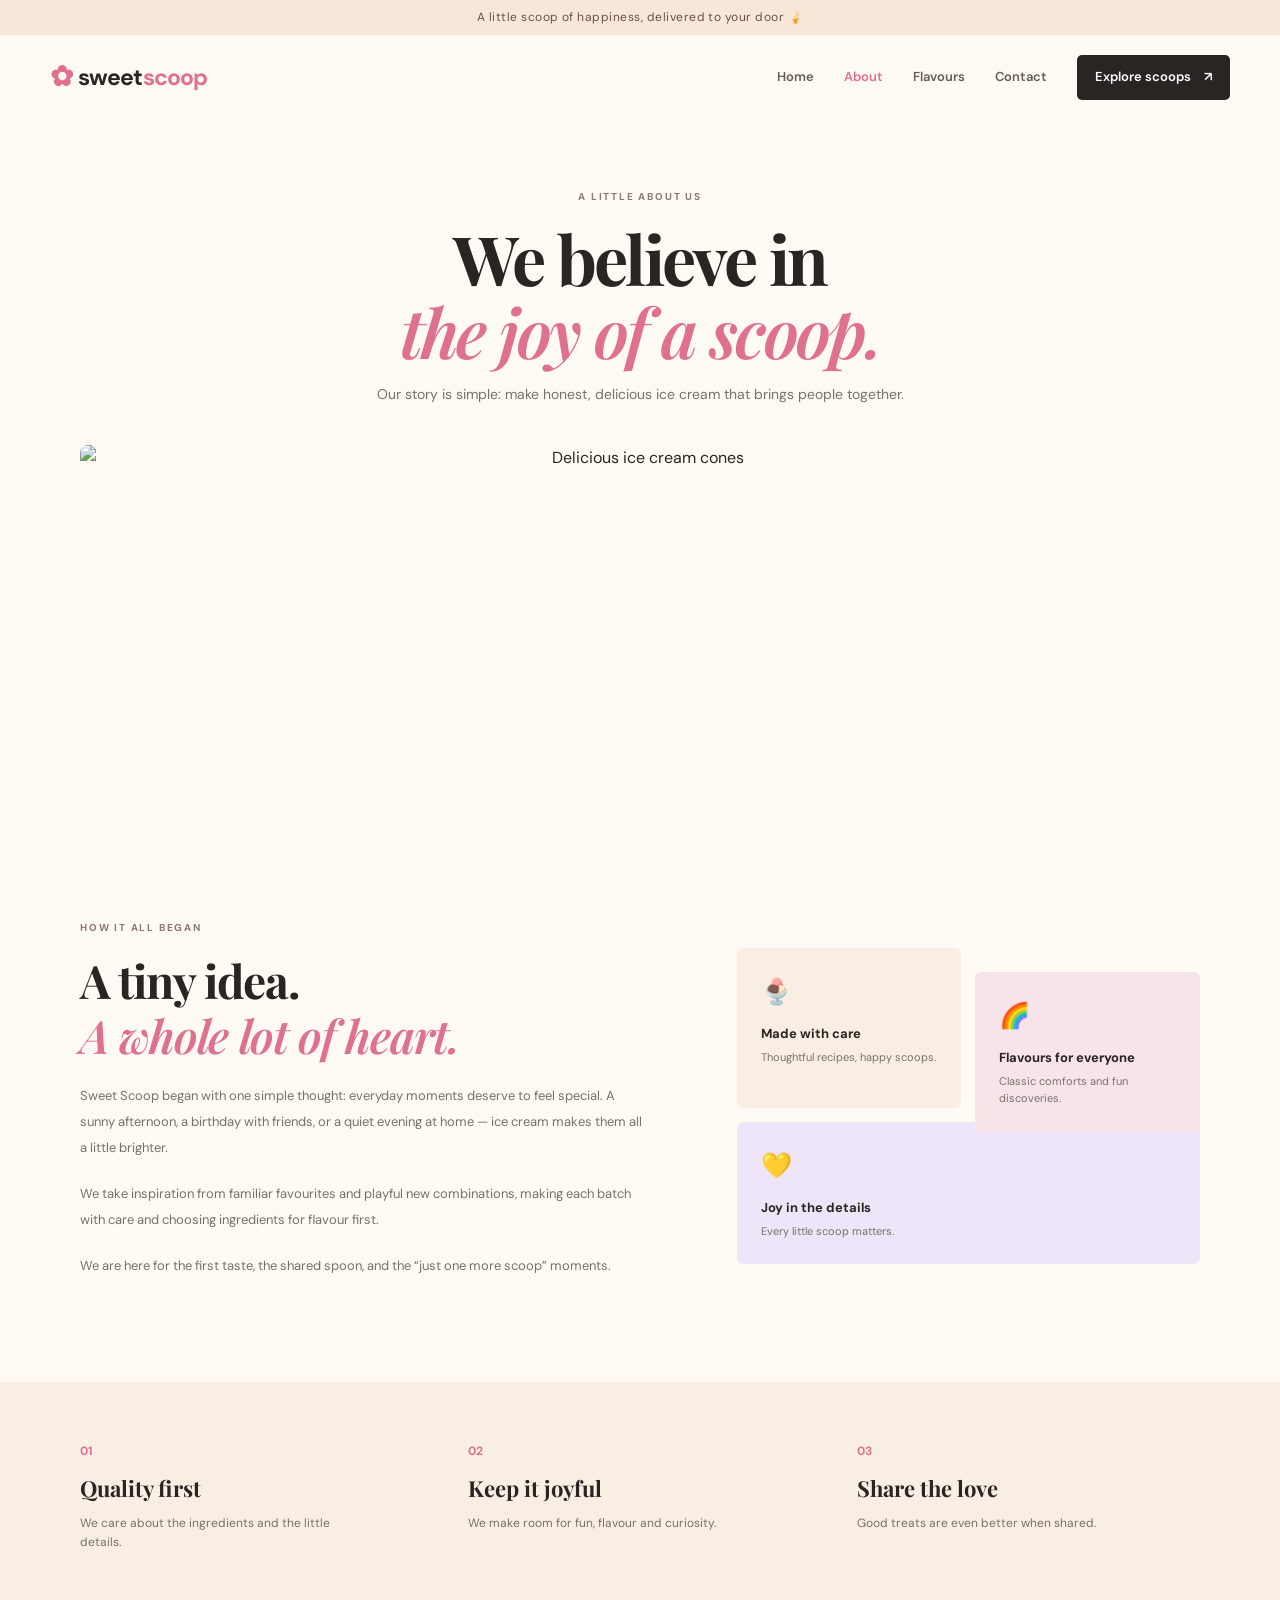
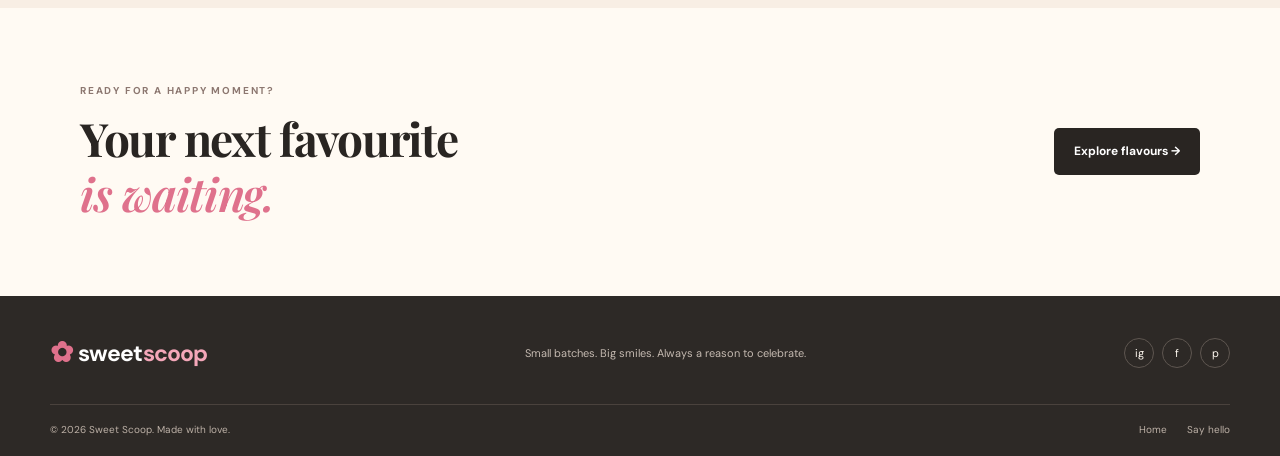
==== about.html @ 110a40f4 "added all files" ====
<!DOCTYPE html>
<html lang="en">
<head><meta charset="UTF-8"><meta name="viewport" content="width=device-width, initial-scale=1.0"><title>Our Story | Sweet Scoop</title><link rel="preconnect" href="https://fonts.googleapis.com"><link href="https://fonts.googleapis.com/css2?family=DM+Sans:wght@400;500;600;700&family=Playfair+Display:wght@600;700;800&display=swap" rel="stylesheet"><link rel="stylesheet" href="style.css"><script src="script.js" defer></script></head>
<body><div class="announcement">A little scoop of happiness, delivered to your door 🍦</div><header class="site-header"><a class="logo" href="index.html"><span class="logo-mark">✿</span> sweet<span>scoop</span></a><button class="menu-toggle" aria-label="Open navigation" aria-expanded="false">☰</button><nav class="nav-links"><a href="index.html">Home</a><a class="active" href="about.html">About</a><a href="categories.html">Flavours</a><a href="contact.html">Contact</a><a class="nav-cta" href="categories.html">Explore scoops <span>↗</span></a></nav></header>
<main><section class="page-hero section-wrap"><p class="eyebrow">A LITTLE ABOUT US</p><h1>We believe in<br><em>the joy of a scoop.</em></h1><p>Our story is simple: make honest, delicious ice cream that brings people together.</p><div class="page-hero-image"><img src="https://images.unsplash.com/photo-1497034825429-c343d7c6a68f?auto=format&fit=crop&w=1500&q=85" alt="Delicious ice cream cones"></div></section>
<section class="about-story section-wrap"><div class="about-copy"><p class="eyebrow">HOW IT ALL BEGAN</p><h2>A tiny idea.<br><em>A whole lot of heart.</em></h2><p>Sweet Scoop began with one simple thought: everyday moments deserve to feel special. A sunny afternoon, a birthday with friends, or a quiet evening at home — ice cream makes them all a little brighter.</p><p>We take inspiration from familiar favourites and playful new combinations, making each batch with care and choosing ingredients for flavour first.</p><p>We are here for the first taste, the shared spoon, and the “just one more scoop” moments.</p></div><div class="about-stats"><div class="stat-card"><span>🍨</span><strong>Made with care</strong><p>Thoughtful recipes, happy scoops.</p></div><div class="stat-card"><span>🌈</span><strong>Flavours for everyone</strong><p>Classic comforts and fun discoveries.</p></div><div class="stat-card"><span>💛</span><strong>Joy in the details</strong><p>Every little scoop matters.</p></div></div></section>
<section class="values-band"><div><span>01</span><h3>Quality first</h3><p>We care about the ingredients and the little details.</p></div><div><span>02</span><h3>Keep it joyful</h3><p>We make room for fun, flavour and curiosity.</p></div><div><span>03</span><h3>Share the love</h3><p>Good treats are even better when shared.</p></div></section>
<section class="cta-banner section-wrap"><div><p class="eyebrow">READY FOR A HAPPY MOMENT?</p><h2>Your next favourite<br><em>is waiting.</em></h2></div><a class="button button-dark" href="categories.html">Explore flavours →</a></section></main>
<footer class="site-footer"><div class="footer-top"><a class="logo" href="index.html"><span class="logo-mark">✿</span> sweet<span>scoop</span></a><p>Small batches. Big smiles. Always a reason to celebrate.</p><div class="social-links"><a href="#">ig</a><a href="#">f</a><a href="#">p</a></div></div><div class="footer-bottom"><span>© <span class="year"></span> Sweet Scoop. Made with love.</span><div><a href="index.html">Home</a><a href="contact.html">Say hello</a></div></div></footer></body></html>
---- style.css ----
:root{--cream:#fffaf3;--ink:#292522;--muted:#77716c;--pink:#f4a7b9;--rose:#df718c;--yellow:#f9df8b;--lilac:#d9c7f0;--green:#d9e8cb;--line:#eee5dc;--serif:'Playfair Display',Georgia,serif;--sans:'DM Sans',Arial,sans-serif}
*{box-sizing:border-box}html{scroll-behavior:smooth}body{margin:0;background:var(--cream);color:var(--ink);font-family:var(--sans);line-height:1.6}img{display:block;max-width:100%;width:100%;height:100%;object-fit:cover}a{color:inherit;text-decoration:none}button,input,textarea,select{font:inherit}.announcement{text-align:center;background:#f8e7d9;color:#655149;padding:8px 16px;font-size:12px;letter-spacing:.04em}.site-header{height:84px;max-width:1240px;padding:0 30px;margin:auto;display:flex;align-items:center;justify-content:space-between;gap:28px}.logo{font-weight:700;font-size:23px;letter-spacing:-1px;display:inline-flex;align-items:center;gap:6px;white-space:nowrap}.logo>span:last-child{color:var(--rose);margin-left:-5px}.logo-mark{color:var(--rose);font-size:28px}.nav-links{display:flex;align-items:center;gap:30px;font-size:13px;font-weight:600}.nav-links>a:not(.nav-cta){color:#655e58;transition:color .2s}.nav-links>a:hover,.nav-links>a.active{color:var(--rose)}.nav-cta{background:var(--ink);color:white!important;padding:12px 18px;border-radius:5px}.nav-cta span{margin-left:10px}.menu-toggle{display:none;border:0;background:none;font-size:25px}.section-wrap{max-width:1180px;margin:0 auto;padding-left:30px;padding-right:30px}.hero{min-height:570px;display:grid;grid-template-columns:1fr 1fr;align-items:center;gap:60px;padding-top:45px;padding-bottom:65px}.eyebrow{font-size:10px;font-weight:700;letter-spacing:.18em;color:#8c7770;margin:0 0 17px}.eyebrow span{display:inline-block;width:22px;height:2px;background:var(--rose);vertical-align:middle;margin-right:8px}.hero h1,.page-hero h1{font-family:var(--serif);font-size:clamp(48px,6vw,76px);line-height:1.07;letter-spacing:-2.6px;margin:0 0 22px;font-weight:700}.hero h1 em,.page-hero h1 em,h2 em,.about-copy h2 em,.contact-info h2 em,.contact-form h2 em{color:var(--rose);font-weight:600}.hero-description{max-width:455px;color:var(--muted);font-size:15px;line-height:1.9}.hero-actions{display:flex;align-items:center;gap:25px;flex-wrap:wrap;margin-top:28px}.button{display:inline-flex;align-items:center;justify-content:center;gap:16px;border:0;border-radius:5px;padding:14px 20px;font-size:12px;font-weight:700;cursor:pointer;transition:transform .2s,background .2s}.button:hover{transform:translateY(-2px)}.button-primary{background:var(--rose);color:#fff}.button-primary:hover{background:#ce5e7a}.button-dark{background:var(--ink);color:white}.text-link{font-size:12px;font-weight:700;border-bottom:1px solid #c8b8ae;padding-bottom:5px}.text-link span{margin-left:8px}.hero-note{display:flex;align-items:center;gap:13px;margin-top:42px}.avatar-stack{display:flex}.avatar-stack span{width:32px;height:32px;border:2px solid var(--cream);border-radius:50%;display:grid;place-items:center;background:#f6e5d5;margin-left:-6px;font-size:15px}.avatar-stack span:first-child{margin-left:0}.hero-note strong,.hero-note small{display:block}.hero-note strong{font-size:11px}.hero-note small{font-size:10px;color:var(--muted);margin-top:2px}.hero-art{position:relative;min-height:430px;display:grid;place-items:center}.hero-image{width:min(100%,405px);height:410px;border-radius:48% 48% 45% 45%;overflow:hidden;position:relative;z-index:1;transform:rotate(3deg);border:9px solid white;box-shadow:0 24px 70px #5c3e2918}.hero-image img{transition:transform .6s}.hero-image:hover img{transform:scale(1.05)}.hero-orbit{position:absolute;border:1px solid #e8b8bf;border-radius:50%;width:420px;height:420px}.orbit-one{transform:rotate(-18deg) scaleX(.75)}.orbit-two{transform:rotate(32deg) scaleX(.8);border-color:#e6d7a9}.floating-tag{position:absolute;z-index:2;background:white;padding:11px 15px;box-shadow:0 10px 35px #38231513;border-radius:5px;font-size:11px;font-weight:700}.tag-top{top:46px;right:0;transform:rotate(4deg)}.tag-bottom{bottom:38px;left:0;transform:rotate(-4deg)}.tag-bottom span{color:var(--rose);margin-right:7px}.decor{position:absolute;color:var(--rose);z-index:2}.decor-star{font-size:40px;top:65px;left:22px}.decor-dot{font-size:70px;right:25px;bottom:45px;color:#e9c66c}.benefits{background:#f8eee4;display:flex;justify-content:center;gap:clamp(35px,7vw,110px);padding:27px 24px;flex-wrap:wrap}.benefit{display:flex;align-items:center;gap:12px}.benefit-icon{font-size:26px}.benefit strong,.benefit small{display:block}.benefit strong{font-size:12px}.benefit small{font-size:10px;color:var(--muted);margin-top:3px}.featured-section{padding-top:95px;padding-bottom:100px}.section-heading{display:flex;justify-content:space-between;align-items:end;margin-bottom:32px}.section-heading h2,.story-copy h2,.about-copy h2,.contact-info h2,.contact-form h2,.cta-banner h2{font-family:var(--serif);font-size:clamp(32px,4vw,46px);line-height:1.2;letter-spacing:-1.3px;margin:0}.section-heading .eyebrow{margin-bottom:10px}.product-grid{display:grid;grid-template-columns:repeat(3,1fr);gap:24px}.product-card{min-width:0}.product-image{height:280px;border-radius:7px;overflow:hidden;position:relative}.product-image img{transition:transform .4s}.product-card:hover .product-image img{transform:scale(1.04)}.pink-bg{background:#f8dbe1}.yellow-bg{background:#f8e8b3}.purple-bg{background:#e2d4f0}.green-bg{background:#dce9cf}.peach-bg{background:#f5d8c7}.blue-bg{background:#d8e8ef}.product-badge{position:absolute;top:14px;left:14px;z-index:1;background:white;border-radius:3px;padding:6px 9px;font-size:8px;font-weight:700;letter-spacing:.08em}.product-info,.catalog-info{display:flex;justify-content:space-between;gap:10px;padding:16px 2px}.product-info h3,.catalog-info h3{font-family:var(--serif);font-size:20px;margin:0 0 3px}.product-info p,.catalog-info p{font-size:11px;color:var(--muted);margin:0}.product-info>strong,.catalog-info>strong{font-size:13px;padding-top:5px;white-space:nowrap}.story-strip{background:#f8eee4;display:grid;grid-template-columns:1fr 1fr;min-height:430px}.story-image{height:430px;overflow:hidden}.story-copy{padding:65px clamp(30px,8vw,110px);align-self:center}.story-copy h2{font-size:clamp(36px,4vw,49px)}.story-copy>p:not(.eyebrow){font-size:13px;color:var(--muted);line-height:1.9;margin:20px 0 26px;max-width:420px}.quote-section{text-align:center;padding:75px 20px 80px}.quote-mark{font-family:var(--serif);font-size:64px;color:var(--rose);line-height:1}.quote-section p{font-family:var(--serif);font-size:clamp(24px,3.2vw,38px);margin:0 auto 15px;max-width:680px}.quote-caption{font-size:9px;letter-spacing:.18em;color:var(--muted);font-weight:700}.newsletter{padding-top:48px;padding-bottom:50px;border-top:1px solid var(--line);display:flex;align-items:center;justify-content:space-between;gap:30px}.newsletter h2{font-family:var(--serif);font-size:34px;margin:0}.newsletter p:not(.eyebrow){font-size:12px;color:var(--muted);margin:6px 0 0}.newsletter-form{display:grid;grid-template-columns:minmax(180px,280px) auto;gap:10px;position:relative}.newsletter-form input,.form-field input,.form-field textarea,.form-field select{width:100%;border:1px solid #e8ded5;background:white;padding:13px 14px;border-radius:4px;outline:none;font-size:12px;color:var(--ink)}input:focus,textarea:focus,select:focus{border-color:var(--rose)!important;box-shadow:0 0 0 3px #df718c20}.form-message{font-size:12px;color:#437c52;margin:5px 0 0;grid-column:1/-1}.site-footer{background:#2d2926;color:#fdf7ef;padding:35px max(30px,calc((100vw - 1180px)/2)) 18px}.footer-top{display:flex;align-items:center;justify-content:space-between;gap:20px;padding-bottom:28px}.footer-top .logo{color:white}.footer-top .logo>span:last-child{color:#f4a7b9}.footer-top p{font-size:11px;color:#c4b9b0}.social-links{display:flex;gap:8px}.social-links a{width:30px;height:30px;display:grid;place-items:center;border:1px solid #5e5650;border-radius:50%;font-size:11px}.footer-bottom{border-top:1px solid #4a423d;padding-top:17px;display:flex;justify-content:space-between;gap:20px;font-size:10px;color:#bdb1a7}.footer-bottom div{display:flex;gap:20px}.page-hero{text-align:center;padding-top:70px;padding-bottom:45px}.page-hero h1{font-size:clamp(46px,6vw,68px);margin-bottom:15px}.page-hero>p:not(.eyebrow){max-width:540px;margin:0 auto;color:var(--muted);font-size:14px}.page-hero-image{height:360px;border-radius:8px;overflow:hidden;margin-top:40px}.about-story{display:grid;grid-template-columns:1.1fr .9fr;gap:90px;padding-top:70px;padding-bottom:90px}.about-copy>p:not(.eyebrow){font-size:13px;color:var(--muted);line-height:2;margin-top:20px}.about-stats{display:grid;grid-template-columns:1fr 1fr;gap:14px;align-content:center}.stat-card{padding:24px;background:#f8eee4;border-radius:6px;min-height:160px}.stat-card:nth-child(2){background:#f7e4e8;transform:translateY(24px)}.stat-card:nth-child(3){background:#eee5f8;grid-column:1/3;min-height:120px}.stat-card>span{font-size:25px}.stat-card strong{display:block;font-size:13px;margin-top:12px}.stat-card p{font-size:11px;color:var(--muted);margin:4px 0 0}.values-band{background:#f8eee4;display:grid;grid-template-columns:repeat(3,1fr);gap:45px;padding:55px max(30px,calc((100vw - 1120px)/2))}.values-band>div>span{color:var(--rose);font-size:12px;font-weight:700}.values-band h3{font-family:var(--serif);font-size:22px;margin:8px 0}.values-band p{font-size:12px;color:var(--muted);margin:0;max-width:260px}.cta-banner{display:flex;align-items:center;justify-content:space-between;gap:30px;padding-top:75px;padding-bottom:75px}.cta-banner .eyebrow{margin-bottom:12px}.compact-hero{padding-top:65px;padding-bottom:30px}.catalog{padding-top:20px;padding-bottom:75px}.filter-row{display:flex;justify-content:center;gap:10px;flex-wrap:wrap;margin-bottom:35px}.filter-btn{border:1px solid #e8dcd2;background:transparent;border-radius:30px;padding:10px 18px;font-size:11px;font-weight:600;cursor:pointer;color:#756c65}.filter-btn.active,.filter-btn:hover{background:var(--ink);color:white;border-color:var(--ink)}.catalog-grid{display:grid;grid-template-columns:repeat(3,1fr);gap:28px 22px}.catalog-card{min-width:0}.catalog-card.hidden{display:none}.catalog-image{height:250px;border-radius:6px;overflow:hidden}.catalog-image img{transition:transform .4s}.catalog-card:hover img{transform:scale(1.04)}.catalog-info{padding-top:13px}.catalog-info h3{font-size:19px}.flavour-type{display:inline-block;margin-top:9px;font-size:8px;letter-spacing:.1em;color:#a17e76;font-weight:700}.catalog-note{text-align:center;font-size:10px;color:var(--muted);margin-top:30px}.mini-cta{text-align:center;background:#f8eee4;padding:55px 20px}.mini-cta h2{font-family:var(--serif);font-size:32px;margin:0}.mini-cta p{font-size:12px;color:var(--muted);margin:8px 0 20px}.contact-layout{display:grid;grid-template-columns:.9fr 1.1fr;gap:75px;padding-top:20px;padding-bottom:90px}.contact-photo{height:240px;border-radius:7px;overflow:hidden;margin-bottom:30px}.contact-info h2{font-size:36px}.contact-info>p:not(.eyebrow){font-size:12px;color:var(--muted);line-height:1.9;margin:15px 0 25px}.contact-detail{display:flex;gap:13px;align-items:center;margin:17px 0}.contact-detail>span{width:38px;height:38px;background:#f8e5e8;border-radius:50%;display:grid;place-items:center;color:var(--rose)}.contact-detail small,.contact-detail strong{display:block}.contact-detail small{font-size:8px;letter-spacing:.13em;color:#9b8178;font-weight:700}.contact-detail strong{font-size:11px;margin-top:3px}.contact-form{background:white;border:1px solid var(--line);padding:35px;border-radius:7px;box-shadow:0 15px 50px #4a2c1a08}.contact-form h2{font-size:31px;margin-bottom:25px}.form-two{display:grid;grid-template-columns:1fr 1fr;gap:15px}.form-field{margin-bottom:17px}.form-field label{display:block;font-size:11px;font-weight:700;margin-bottom:7px}.form-field textarea{resize:vertical;min-height:130px}.form-field select{appearance:auto}.form-disclaimer{font-size:10px;color:#948982;margin-top:14px}.sr-only{position:absolute;width:1px;height:1px;padding:0;margin:-1px;overflow:hidden;clip:rect(0,0,0,0);white-space:nowrap;border:0}
@media(max-width:900px){.nav-links{gap:17px}.hero{gap:25px}.hero-image{height:350px}.hero-art{min-height:370px}.hero-orbit{width:360px;height:360px}.tag-top{right:-5px}.product-image{height:230px}.about-story{gap:40px}.contact-layout{gap:35px}.newsletter{align-items:flex-start;flex-direction:column}.newsletter-form{width:100%}}
@media(max-width:680px){.site-header{height:70px;padding:0 20px;position:relative}.menu-toggle{display:block}.nav-links{display:none;position:absolute;top:70px;left:0;right:0;z-index:10;background:var(--cream);padding:20px;box-shadow:0 15px 25px #38231512;flex-direction:column;align-items:stretch;gap:0}.nav-links.open{display:flex}.nav-links>a{padding:12px}.nav-cta{text-align:center;margin-top:8px}.section-wrap{padding-left:20px;padding-right:20px}.hero{grid-template-columns:1fr;padding-top:45px;padding-bottom:45px;gap:25px}.hero h1{font-size:56px}.hero-art{min-height:350px}.hero-image{height:330px;width:290px}.hero-orbit{width:320px;height:320px}.tag-top{right:0;top:25px}.tag-bottom{left:0;bottom:20px}.benefits{justify-content:flex-start;padding:25px 25px;gap:20px;display:grid;grid-template-columns:1fr}.featured-section{padding-top:65px;padding-bottom:65px}.section-heading{align-items:flex-start;gap:15px}.section-heading h2{font-size:32px}.section-heading>.text-link{white-space:nowrap;margin-top:22px}.product-grid{grid-template-columns:1fr;gap:25px}.product-image{height:300px}.story-strip{grid-template-columns:1fr}.story-image{height:300px}.story-copy{padding:45px 25px 50px}.quote-section{padding:55px 20px}.newsletter-form{grid-template-columns:1fr}.newsletter-form .button{width:100%}.footer-top{flex-wrap:wrap}.footer-top p{order:3;width:100%;margin:0}.footer-bottom{flex-direction:column}.page-hero{padding-top:50px}.page-hero h1{font-size:48px}.page-hero-image{height:240px}.about-story{grid-template-columns:1fr;padding-top:45px;padding-bottom:55px;gap:30px}.about-stats{gap:10px}.stat-card{padding:18px;min-height:150px}.values-band{grid-template-columns:1fr;gap:28px;padding:40px 25px}.cta-banner{align-items:flex-start;flex-direction:column;padding-top:55px;padding-bottom:55px}.catalog-grid{grid-template-columns:1fr 1fr;gap:20px 13px}.catalog-image{height:190px}.catalog-info h3{font-size:16px}.catalog-info p{font-size:10px}.catalog-info{padding-left:0;padding-right:0}.contact-layout{grid-template-columns:1fr;padding-bottom:55px;gap:35px}.contact-photo{height:220px}.contact-form{padding:23px}.form-two{grid-template-columns:1fr;gap:0}.compact-hero{padding-bottom:25px}}
@media(max-width:390px){.catalog-grid{grid-template-columns:1fr}.catalog-image{height:250px}.hero h1{font-size:48px}.hero-actions{gap:16px}.section-heading{flex-direction:column}.section-heading>.text-link{margin-top:0}}
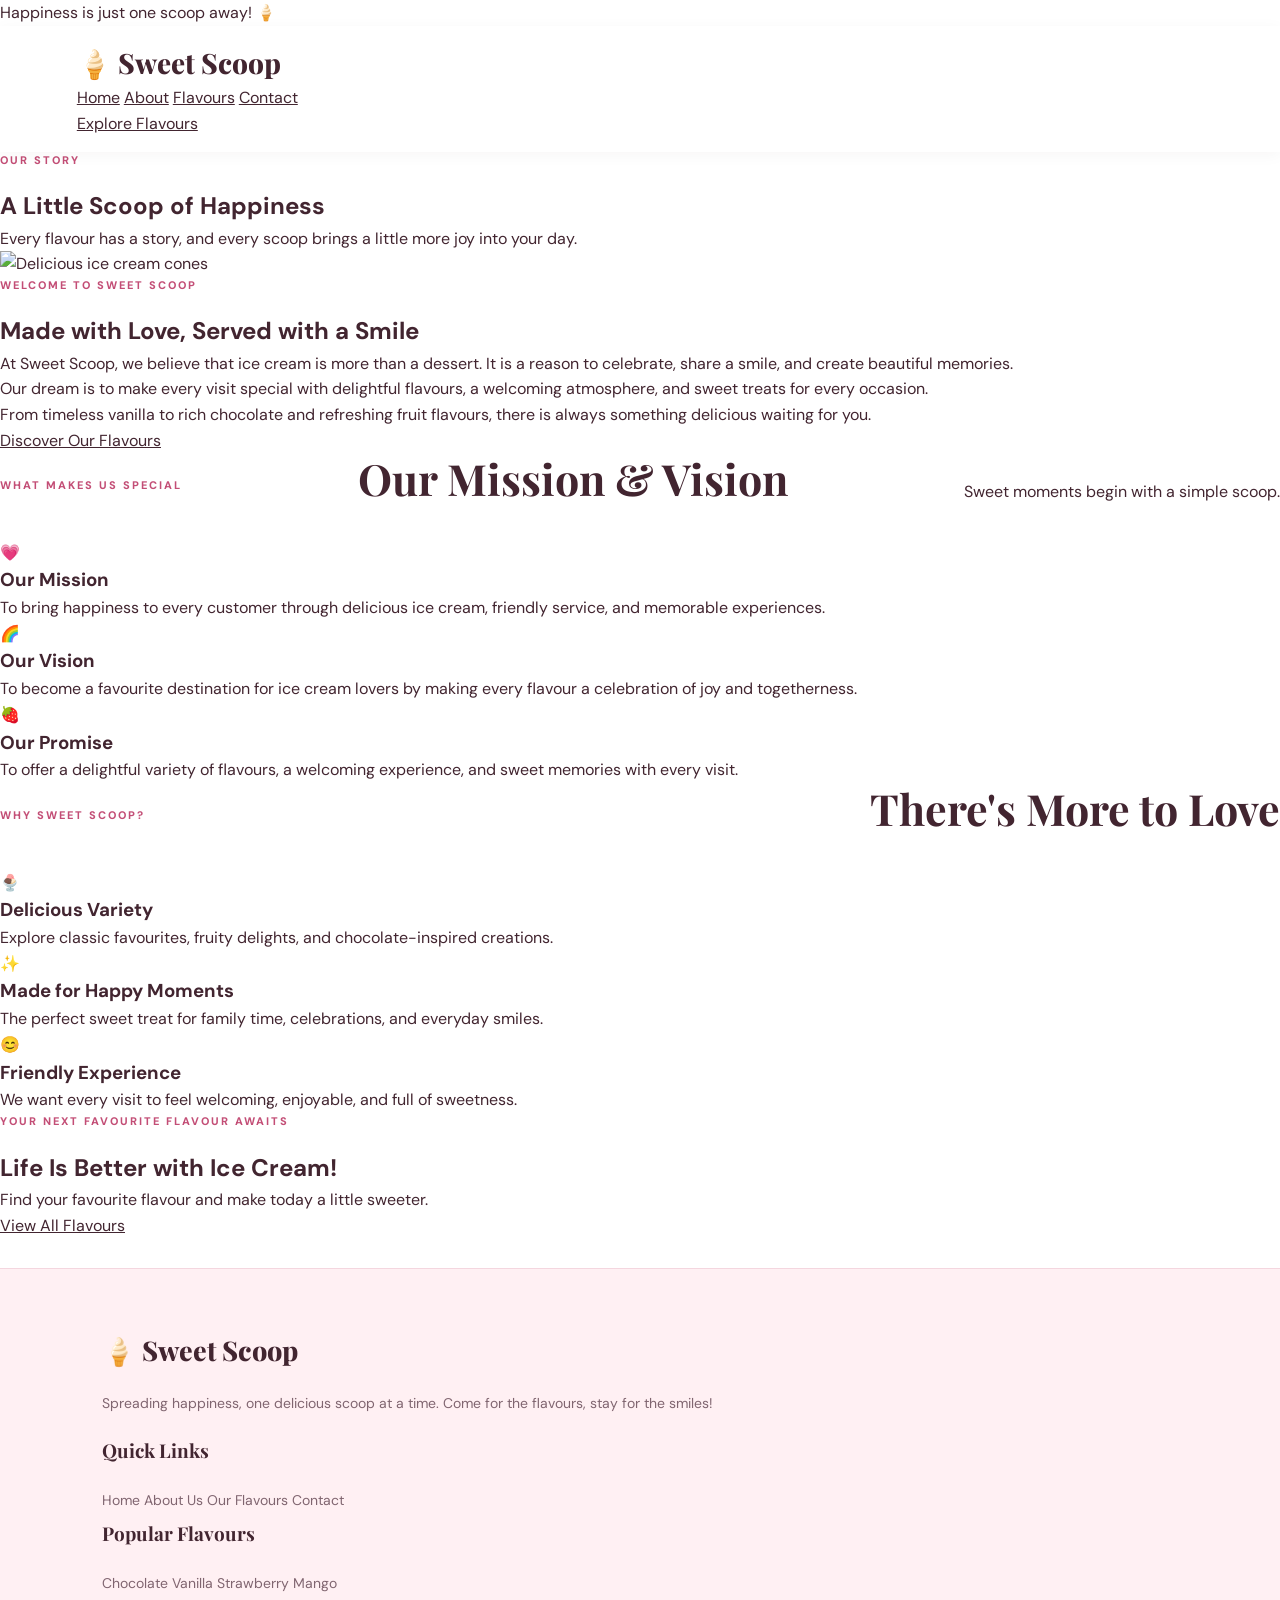
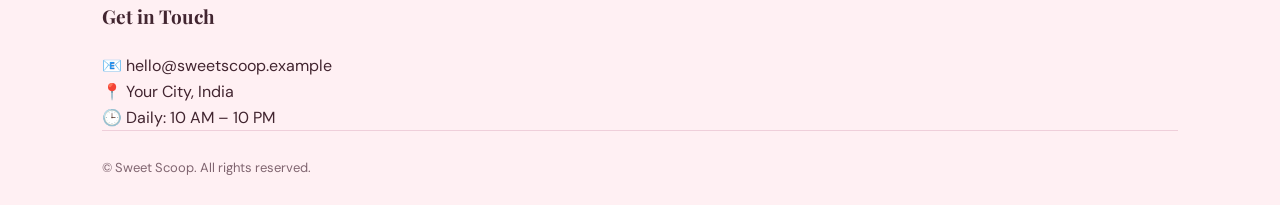
==== commit d5574ad1: "modified the about page" ====
--- a/about.html
+++ b/about.html
@@ -1,9 +1,269 @@
+
 <!DOCTYPE html>
 <html lang="en">
-<head><meta charset="UTF-8"><meta name="viewport" content="width=device-width, initial-scale=1.0"><title>Our Story | Sweet Scoop</title><link rel="preconnect" href="https://fonts.googleapis.com"><link href="https://fonts.googleapis.com/css2?family=DM+Sans:wght@400;500;600;700&family=Playfair+Display:wght@600;700;800&display=swap" rel="stylesheet"><link rel="stylesheet" href="style.css"><script src="script.js" defer></script></head>
-<body><div class="announcement">A little scoop of happiness, delivered to your door 🍦</div><header class="site-header"><a class="logo" href="index.html"><span class="logo-mark">✿</span> sweet<span>scoop</span></a><button class="menu-toggle" aria-label="Open navigation" aria-expanded="false">☰</button><nav class="nav-links"><a href="index.html">Home</a><a class="active" href="about.html">About</a><a href="categories.html">Flavours</a><a href="contact.html">Contact</a><a class="nav-cta" href="categories.html">Explore scoops <span>↗</span></a></nav></header>
-<main><section class="page-hero section-wrap"><p class="eyebrow">A LITTLE ABOUT US</p><h1>We believe in<br><em>the joy of a scoop.</em></h1><p>Our story is simple: make honest, delicious ice cream that brings people together.</p><div class="page-hero-image"><img src="https://images.unsplash.com/photo-1497034825429-c343d7c6a68f?auto=format&fit=crop&w=1500&q=85" alt="Delicious ice cream cones"></div></section>
-<section class="about-story section-wrap"><div class="about-copy"><p class="eyebrow">HOW IT ALL BEGAN</p><h2>A tiny idea.<br><em>A whole lot of heart.</em></h2><p>Sweet Scoop began with one simple thought: everyday moments deserve to feel special. A sunny afternoon, a birthday with friends, or a quiet evening at home — ice cream makes them all a little brighter.</p><p>We take inspiration from familiar favourites and playful new combinations, making each batch with care and choosing ingredients for flavour first.</p><p>We are here for the first taste, the shared spoon, and the “just one more scoop” moments.</p></div><div class="about-stats"><div class="stat-card"><span>🍨</span><strong>Made with care</strong><p>Thoughtful recipes, happy scoops.</p></div><div class="stat-card"><span>🌈</span><strong>Flavours for everyone</strong><p>Classic comforts and fun discoveries.</p></div><div class="stat-card"><span>💛</span><strong>Joy in the details</strong><p>Every little scoop matters.</p></div></div></section>
-<section class="values-band"><div><span>01</span><h3>Quality first</h3><p>We care about the ingredients and the little details.</p></div><div><span>02</span><h3>Keep it joyful</h3><p>We make room for fun, flavour and curiosity.</p></div><div><span>03</span><h3>Share the love</h3><p>Good treats are even better when shared.</p></div></section>
-<section class="cta-banner section-wrap"><div><p class="eyebrow">READY FOR A HAPPY MOMENT?</p><h2>Your next favourite<br><em>is waiting.</em></h2></div><a class="button button-dark" href="categories.html">Explore flavours →</a></section></main>
-<footer class="site-footer"><div class="footer-top"><a class="logo" href="index.html"><span class="logo-mark">✿</span> sweet<span>scoop</span></a><p>Small batches. Big smiles. Always a reason to celebrate.</p><div class="social-links"><a href="#">ig</a><a href="#">f</a><a href="#">p</a></div></div><div class="footer-bottom"><span>© <span class="year"></span> Sweet Scoop. Made with love.</span><div><a href="index.html">Home</a><a href="contact.html">Say hello</a></div></div></footer></body></html>+<head>
+    <meta charset="UTF-8">
+    <meta name="viewport" content="width=device-width, initial-scale=1.0">
+
+    <title>About Us | Sweet Scoop Ice Cream</title>
+
+    <meta name="description"
+          content="Discover the story behind Sweet Scoop, your favourite destination for delicious ice cream and sweet moments.">
+
+    <link rel="stylesheet" href="style.css">
+    <link rel="preconnect" href="https://fonts.googleapis.com">
+    <link rel="preconnect" href="https://fonts.gstatic.com" crossorigin>
+    <link href="https://fonts.googleapis.com/css2?family=DM+Sans:wght@400;500;600;700&family=Playfair+Display:wght@500;600;700&display=swap" rel="stylesheet">
+</head>
+
+<body>
+
+    <!-- Announcement Bar -->
+    <div class="announcement-bar">
+        Happiness is just one scoop away! 🍦
+    </div>
+
+    <!-- Header -->
+    <header class="site-header">
+        <div class="container nav-container">
+
+            <a href="index.html" class="logo">
+                🍦 Sweet Scoop
+            </a>
+
+            <nav class="main-nav" id="main-nav">
+                <a href="index.html">Home</a>
+                <a href="about.html" class="active">About</a>
+                <a href="categories.html">Flavours</a>
+                <a href="contact.html">Contact</a>
+            </nav>
+
+            <a href="categories.html" class="btn btn-primary header-btn">
+                Explore Flavours
+            </a>
+
+            <button class="menu-toggle"
+                    id="menu-toggle"
+                    aria-label="Toggle navigation"
+                    aria-expanded="false">
+                ☰
+            </button>
+
+        </div>
+    </header>
+
+    <main>
+
+        <!-- About Banner -->
+        <section class="page-banner">
+            <div class="container">
+                <p class="eyebrow">OUR STORY</p>
+                <h1>A Little Scoop of Happiness</h1>
+                <p>
+                    Every flavour has a story, and every scoop brings
+                    a little more joy into your day.
+                </p>
+            </div>
+        </section>
+
+        <!-- Our Story -->
+        <section class="about-intro section-padding">
+            <div class="container about-grid">
+
+                <div class="about-image">
+                    <img
+                        src="https://images.unsplash.com/photo-1560008581-09826d1de69e?auto=format&fit=crop&w=900&q=85"
+                        alt="Delicious ice cream cones"
+                        loading="lazy">
+                </div>
+
+                <div class="about-content">
+                    <p class="eyebrow">WELCOME TO SWEET SCOOP</p>
+
+                    <h2>Made with Love, Served with a Smile</h2>
+
+                    <p>
+                        At Sweet Scoop, we believe that ice cream is more
+                        than a dessert. It is a reason to celebrate,
+                        share a smile, and create beautiful memories.
+                    </p>
+
+                    <p>
+                        Our dream is to make every visit special with
+                        delightful flavours, a welcoming atmosphere,
+                        and sweet treats for every occasion.
+                    </p>
+
+                    <p>
+                        From timeless vanilla to rich chocolate and
+                        refreshing fruit flavours, there is always
+                        something delicious waiting for you.
+                    </p>
+
+                    <a href="categories.html" class="btn btn-primary">
+                        Discover Our Flavours
+                    </a>
+                </div>
+
+            </div>
+        </section>
+
+        <!-- Mission and Vision -->
+        <section class="values-section section-padding">
+            <div class="container">
+
+                <div class="section-heading">
+                    <p class="eyebrow">WHAT MAKES US SPECIAL</p>
+                    <h2>Our Mission & Vision</h2>
+                    <p>
+                        Sweet moments begin with a simple scoop.
+                    </p>
+                </div>
+
+                <div class="values-grid">
+
+                    <article class="value-card">
+                        <div class="value-icon">💗</div>
+                        <h3>Our Mission</h3>
+                        <p>
+                            To bring happiness to every customer through
+                            delicious ice cream, friendly service,
+                            and memorable experiences.
+                        </p>
+                    </article>
+
+                    <article class="value-card">
+                        <div class="value-icon">🌈</div>
+                        <h3>Our Vision</h3>
+                        <p>
+                            To become a favourite destination for ice cream
+                            lovers by making every flavour a celebration
+                            of joy and togetherness.
+                        </p>
+                    </article>
+
+                    <article class="value-card">
+                        <div class="value-icon">🍓</div>
+                        <h3>Our Promise</h3>
+                        <p>
+                            To offer a delightful variety of flavours,
+                            a welcoming experience, and sweet memories
+                            with every visit.
+                        </p>
+                    </article>
+
+                </div>
+            </div>
+        </section>
+
+        <!-- Why Choose Us -->
+        <section class="why-choose section-padding">
+            <div class="container">
+
+                <div class="section-heading">
+                    <p class="eyebrow">WHY SWEET SCOOP?</p>
+                    <h2>There's More to Love</h2>
+                </div>
+
+                <div class="features-grid">
+
+                    <article class="feature-card">
+                        <div class="feature-icon">🍨</div>
+                        <h3>Delicious Variety</h3>
+                        <p>
+                            Explore classic favourites, fruity delights,
+                            and chocolate-inspired creations.
+                        </p>
+                    </article>
+
+                    <article class="feature-card">
+                        <div class="feature-icon">✨</div>
+                        <h3>Made for Happy Moments</h3>
+                        <p>
+                            The perfect sweet treat for family time,
+                            celebrations, and everyday smiles.
+                        </p>
+                    </article>
+
+                    <article class="feature-card">
+                        <div class="feature-icon">😊</div>
+                        <h3>Friendly Experience</h3>
+                        <p>
+                            We want every visit to feel welcoming,
+                            enjoyable, and full of sweetness.
+                        </p>
+                    </article>
+
+                </div>
+            </div>
+        </section>
+
+        <!-- Call to Action -->
+        <section class="about-cta section-padding">
+            <div class="container">
+                <p class="eyebrow">YOUR NEXT FAVOURITE FLAVOUR AWAITS</p>
+
+                <h2>Life Is Better with Ice Cream!</h2>
+
+                <p>
+                    Find your favourite flavour and make today a little sweeter.
+                </p>
+
+                <a href="categories.html" class="btn btn-primary">
+                    View All Flavours
+                </a>
+            </div>
+        </section>
+
+    </main>
+
+    <!-- Footer -->
+    <footer class="site-footer">
+        <div class="container footer-grid">
+
+            <div class="footer-brand">
+                <a href="index.html" class="logo">🍦 Sweet Scoop</a>
+
+                <p>
+                    Spreading happiness, one delicious scoop at a time.
+                    Come for the flavours, stay for the smiles!
+                </p>
+            </div>
+
+            <div class="footer-column">
+                <h3>Quick Links</h3>
+                <a href="index.html">Home</a>
+                <a href="about.html">About Us</a>
+                <a href="categories.html">Our Flavours</a>
+                <a href="contact.html">Contact</a>
+            </div>
+
+            <div class="footer-column">
+                <h3>Popular Flavours</h3>
+                <a href="categories.html">Chocolate</a>
+                <a href="categories.html">Vanilla</a>
+                <a href="categories.html">Strawberry</a>
+                <a href="categories.html">Mango</a>
+            </div>
+
+            <div class="footer-column">
+                <h3>Get in Touch</h3>
+                <p>📧 hello@sweetscoop.example</p>
+                <p>📍 Your City, India</p>
+                <p>🕒 Daily: 10 AM – 10 PM</p>
+            </div>
+
+        </div>
+
+        <div class="footer-bottom">
+            <p>
+                &copy; <span id="current-year"></span> Sweet Scoop.
+                All rights reserved.
+            </p>
+        </div>
+    </footer>
+
+    <script src="script.js"></script>
+
+</body>
+</html>
--- a/style.css
+++ b/style.css
@@ -1,5 +1,1059 @@
- :root{--cream:#fffaf3;--ink:#292522;--muted:#77716c;--pink:#f4a7b9;--rose:#df718c;--yellow:#f9df8b;--lilac:#d9c7f0;--green:#d9e8cb;--line:#eee5dc;--serif:'Playfair Display',Georgia,serif;--sans:'DM Sans',Arial,sans-serif}
-*{box-sizing:border-box}html{scroll-behavior:smooth}body{margin:0;background:var(--cream);color:var(--ink);font-family:var(--sans);line-height:1.6}img{display:block;max-width:100%;width:100%;height:100%;object-fit:cover}a{color:inherit;text-decoration:none}button,input,textarea,select{font:inherit}.announcement{text-align:center;background:#f8e7d9;color:#655149;padding:8px 16px;font-size:12px;letter-spacing:.04em}.site-header{height:84px;max-width:1240px;padding:0 30px;margin:auto;display:flex;align-items:center;justify-content:space-between;gap:28px}.logo{font-weight:700;font-size:23px;letter-spacing:-1px;display:inline-flex;align-items:center;gap:6px;white-space:nowrap}.logo>span:last-child{color:var(--rose);margin-left:-5px}.logo-mark{color:var(--rose);font-size:28px}.nav-links{display:flex;align-items:center;gap:30px;font-size:13px;font-weight:600}.nav-links>a:not(.nav-cta){color:#655e58;transition:color .2s}.nav-links>a:hover,.nav-links>a.active{color:var(--rose)}.nav-cta{background:var(--ink);color:white!important;padding:12px 18px;border-radius:5px}.nav-cta span{margin-left:10px}.menu-toggle{display:none;border:0;background:none;font-size:25px}.section-wrap{max-width:1180px;margin:0 auto;padding-left:30px;padding-right:30px}.hero{min-height:570px;display:grid;grid-template-columns:1fr 1fr;align-items:center;gap:60px;padding-top:45px;padding-bottom:65px}.eyebrow{font-size:10px;font-weight:700;letter-spacing:.18em;color:#8c7770;margin:0 0 17px}.eyebrow span{display:inline-block;width:22px;height:2px;background:var(--rose);vertical-align:middle;margin-right:8px}.hero h1,.page-hero h1{font-family:var(--serif);font-size:clamp(48px,6vw,76px);line-height:1.07;letter-spacing:-2.6px;margin:0 0 22px;font-weight:700}.hero h1 em,.page-hero h1 em,h2 em,.about-copy h2 em,.contact-info h2 em,.contact-form h2 em{color:var(--rose);font-weight:600}.hero-description{max-width:455px;color:var(--muted);font-size:15px;line-height:1.9}.hero-actions{display:flex;align-items:center;gap:25px;flex-wrap:wrap;margin-top:28px}.button{display:inline-flex;align-items:center;justify-content:center;gap:16px;border:0;border-radius:5px;padding:14px 20px;font-size:12px;font-weight:700;cursor:pointer;transition:transform .2s,background .2s}.button:hover{transform:translateY(-2px)}.button-primary{background:var(--rose);color:#fff}.button-primary:hover{background:#ce5e7a}.button-dark{background:var(--ink);color:white}.text-link{font-size:12px;font-weight:700;border-bottom:1px solid #c8b8ae;padding-bottom:5px}.text-link span{margin-left:8px}.hero-note{display:flex;align-items:center;gap:13px;margin-top:42px}.avatar-stack{display:flex}.avatar-stack span{width:32px;height:32px;border:2px solid var(--cream);border-radius:50%;display:grid;place-items:center;background:#f6e5d5;margin-left:-6px;font-size:15px}.avatar-stack span:first-child{margin-left:0}.hero-note strong,.hero-note small{display:block}.hero-note strong{font-size:11px}.hero-note small{font-size:10px;color:var(--muted);margin-top:2px}.hero-art{position:relative;min-height:430px;display:grid;place-items:center}.hero-image{width:min(100%,405px);height:410px;border-radius:48% 48% 45% 45%;overflow:hidden;position:relative;z-index:1;transform:rotate(3deg);border:9px solid white;box-shadow:0 24px 70px #5c3e2918}.hero-image img{transition:transform .6s}.hero-image:hover img{transform:scale(1.05)}.hero-orbit{position:absolute;border:1px solid #e8b8bf;border-radius:50%;width:420px;height:420px}.orbit-one{transform:rotate(-18deg) scaleX(.75)}.orbit-two{transform:rotate(32deg) scaleX(.8);border-color:#e6d7a9}.floating-tag{position:absolute;z-index:2;background:white;padding:11px 15px;box-shadow:0 10px 35px #38231513;border-radius:5px;font-size:11px;font-weight:700}.tag-top{top:46px;right:0;transform:rotate(4deg)}.tag-bottom{bottom:38px;left:0;transform:rotate(-4deg)}.tag-bottom span{color:var(--rose);margin-right:7px}.decor{position:absolute;color:var(--rose);z-index:2}.decor-star{font-size:40px;top:65px;left:22px}.decor-dot{font-size:70px;right:25px;bottom:45px;color:#e9c66c}.benefits{background:#f8eee4;display:flex;justify-content:center;gap:clamp(35px,7vw,110px);padding:27px 24px;flex-wrap:wrap}.benefit{display:flex;align-items:center;gap:12px}.benefit-icon{font-size:26px}.benefit strong,.benefit small{display:block}.benefit strong{font-size:12px}.benefit small{font-size:10px;color:var(--muted);margin-top:3px}.featured-section{padding-top:95px;padding-bottom:100px}.section-heading{display:flex;justify-content:space-between;align-items:end;margin-bottom:32px}.section-heading h2,.story-copy h2,.about-copy h2,.contact-info h2,.contact-form h2,.cta-banner h2{font-family:var(--serif);font-size:clamp(32px,4vw,46px);line-height:1.2;letter-spacing:-1.3px;margin:0}.section-heading .eyebrow{margin-bottom:10px}.product-grid{display:grid;grid-template-columns:repeat(3,1fr);gap:24px}.product-card{min-width:0}.product-image{height:280px;border-radius:7px;overflow:hidden;position:relative}.product-image img{transition:transform .4s}.product-card:hover .product-image img{transform:scale(1.04)}.pink-bg{background:#f8dbe1}.yellow-bg{background:#f8e8b3}.purple-bg{background:#e2d4f0}.green-bg{background:#dce9cf}.peach-bg{background:#f5d8c7}.blue-bg{background:#d8e8ef}.product-badge{position:absolute;top:14px;left:14px;z-index:1;background:white;border-radius:3px;padding:6px 9px;font-size:8px;font-weight:700;letter-spacing:.08em}.product-info,.catalog-info{display:flex;justify-content:space-between;gap:10px;padding:16px 2px}.product-info h3,.catalog-info h3{font-family:var(--serif);font-size:20px;margin:0 0 3px}.product-info p,.catalog-info p{font-size:11px;color:var(--muted);margin:0}.product-info>strong,.catalog-info>strong{font-size:13px;padding-top:5px;white-space:nowrap}.story-strip{background:#f8eee4;display:grid;grid-template-columns:1fr 1fr;min-height:430px}.story-image{height:430px;overflow:hidden}.story-copy{padding:65px clamp(30px,8vw,110px);align-self:center}.story-copy h2{font-size:clamp(36px,4vw,49px)}.story-copy>p:not(.eyebrow){font-size:13px;color:var(--muted);line-height:1.9;margin:20px 0 26px;max-width:420px}.quote-section{text-align:center;padding:75px 20px 80px}.quote-mark{font-family:var(--serif);font-size:64px;color:var(--rose);line-height:1}.quote-section p{font-family:var(--serif);font-size:clamp(24px,3.2vw,38px);margin:0 auto 15px;max-width:680px}.quote-caption{font-size:9px;letter-spacing:.18em;color:var(--muted);font-weight:700}.newsletter{padding-top:48px;padding-bottom:50px;border-top:1px solid var(--line);display:flex;align-items:center;justify-content:space-between;gap:30px}.newsletter h2{font-family:var(--serif);font-size:34px;margin:0}.newsletter p:not(.eyebrow){font-size:12px;color:var(--muted);margin:6px 0 0}.newsletter-form{display:grid;grid-template-columns:minmax(180px,280px) auto;gap:10px;position:relative}.newsletter-form input,.form-field input,.form-field textarea,.form-field select{width:100%;border:1px solid #e8ded5;background:white;padding:13px 14px;border-radius:4px;outline:none;font-size:12px;color:var(--ink)}input:focus,textarea:focus,select:focus{border-color:var(--rose)!important;box-shadow:0 0 0 3px #df718c20}.form-message{font-size:12px;color:#437c52;margin:5px 0 0;grid-column:1/-1}.site-footer{background:#2d2926;color:#fdf7ef;padding:35px max(30px,calc((100vw - 1180px)/2)) 18px}.footer-top{display:flex;align-items:center;justify-content:space-between;gap:20px;padding-bottom:28px}.footer-top .logo{color:white}.footer-top .logo>span:last-child{color:#f4a7b9}.footer-top p{font-size:11px;color:#c4b9b0}.social-links{display:flex;gap:8px}.social-links a{width:30px;height:30px;display:grid;place-items:center;border:1px solid #5e5650;border-radius:50%;font-size:11px}.footer-bottom{border-top:1px solid #4a423d;padding-top:17px;display:flex;justify-content:space-between;gap:20px;font-size:10px;color:#bdb1a7}.footer-bottom div{display:flex;gap:20px}.page-hero{text-align:center;padding-top:70px;padding-bottom:45px}.page-hero h1{font-size:clamp(46px,6vw,68px);margin-bottom:15px}.page-hero>p:not(.eyebrow){max-width:540px;margin:0 auto;color:var(--muted);font-size:14px}.page-hero-image{height:360px;border-radius:8px;overflow:hidden;margin-top:40px}.about-story{display:grid;grid-template-columns:1.1fr .9fr;gap:90px;padding-top:70px;padding-bottom:90px}.about-copy>p:not(.eyebrow){font-size:13px;color:var(--muted);line-height:2;margin-top:20px}.about-stats{display:grid;grid-template-columns:1fr 1fr;gap:14px;align-content:center}.stat-card{padding:24px;background:#f8eee4;border-radius:6px;min-height:160px}.stat-card:nth-child(2){background:#f7e4e8;transform:translateY(24px)}.stat-card:nth-child(3){background:#eee5f8;grid-column:1/3;min-height:120px}.stat-card>span{font-size:25px}.stat-card strong{display:block;font-size:13px;margin-top:12px}.stat-card p{font-size:11px;color:var(--muted);margin:4px 0 0}.values-band{background:#f8eee4;display:grid;grid-template-columns:repeat(3,1fr);gap:45px;padding:55px max(30px,calc((100vw - 1120px)/2))}.values-band>div>span{color:var(--rose);font-size:12px;font-weight:700}.values-band h3{font-family:var(--serif);font-size:22px;margin:8px 0}.values-band p{font-size:12px;color:var(--muted);margin:0;max-width:260px}.cta-banner{display:flex;align-items:center;justify-content:space-between;gap:30px;padding-top:75px;padding-bottom:75px}.cta-banner .eyebrow{margin-bottom:12px}.compact-hero{padding-top:65px;padding-bottom:30px}.catalog{padding-top:20px;padding-bottom:75px}.filter-row{display:flex;justify-content:center;gap:10px;flex-wrap:wrap;margin-bottom:35px}.filter-btn{border:1px solid #e8dcd2;background:transparent;border-radius:30px;padding:10px 18px;font-size:11px;font-weight:600;cursor:pointer;color:#756c65}.filter-btn.active,.filter-btn:hover{background:var(--ink);color:white;border-color:var(--ink)}.catalog-grid{display:grid;grid-template-columns:repeat(3,1fr);gap:28px 22px}.catalog-card{min-width:0}.catalog-card.hidden{display:none}.catalog-image{height:250px;border-radius:6px;overflow:hidden}.catalog-image img{transition:transform .4s}.catalog-card:hover img{transform:scale(1.04)}.catalog-info{padding-top:13px}.catalog-info h3{font-size:19px}.flavour-type{display:inline-block;margin-top:9px;font-size:8px;letter-spacing:.1em;color:#a17e76;font-weight:700}.catalog-note{text-align:center;font-size:10px;color:var(--muted);margin-top:30px}.mini-cta{text-align:center;background:#f8eee4;padding:55px 20px}.mini-cta h2{font-family:var(--serif);font-size:32px;margin:0}.mini-cta p{font-size:12px;color:var(--muted);margin:8px 0 20px}.contact-layout{display:grid;grid-template-columns:.9fr 1.1fr;gap:75px;padding-top:20px;padding-bottom:90px}.contact-photo{height:240px;border-radius:7px;overflow:hidden;margin-bottom:30px}.contact-info h2{font-size:36px}.contact-info>p:not(.eyebrow){font-size:12px;color:var(--muted);line-height:1.9;margin:15px 0 25px}.contact-detail{display:flex;gap:13px;align-items:center;margin:17px 0}.contact-detail>span{width:38px;height:38px;background:#f8e5e8;border-radius:50%;display:grid;place-items:center;color:var(--rose)}.contact-detail small,.contact-detail strong{display:block}.contact-detail small{font-size:8px;letter-spacing:.13em;color:#9b8178;font-weight:700}.contact-detail strong{font-size:11px;margin-top:3px}.contact-form{background:white;border:1px solid var(--line);padding:35px;border-radius:7px;box-shadow:0 15px 50px #4a2c1a08}.contact-form h2{font-size:31px;margin-bottom:25px}.form-two{display:grid;grid-template-columns:1fr 1fr;gap:15px}.form-field{margin-bottom:17px}.form-field label{display:block;font-size:11px;font-weight:700;margin-bottom:7px}.form-field textarea{resize:vertical;min-height:130px}.form-field select{appearance:auto}.form-disclaimer{font-size:10px;color:#948982;margin-top:14px}.sr-only{position:absolute;width:1px;height:1px;padding:0;margin:-1px;overflow:hidden;clip:rect(0,0,0,0);white-space:nowrap;border:0}
-@media(max-width:900px){.nav-links{gap:17px}.hero{gap:25px}.hero-image{height:350px}.hero-art{min-height:370px}.hero-orbit{width:360px;height:360px}.tag-top{right:-5px}.product-image{height:230px}.about-story{gap:40px}.contact-layout{gap:35px}.newsletter{align-items:flex-start;flex-direction:column}.newsletter-form{width:100%}}
-@media(max-width:680px){.site-header{height:70px;padding:0 20px;position:relative}.menu-toggle{display:block}.nav-links{display:none;position:absolute;top:70px;left:0;right:0;z-index:10;background:var(--cream);padding:20px;box-shadow:0 15px 25px #38231512;flex-direction:column;align-items:stretch;gap:0}.nav-links.open{display:flex}.nav-links>a{padding:12px}.nav-cta{text-align:center;margin-top:8px}.section-wrap{padding-left:20px;padding-right:20px}.hero{grid-template-columns:1fr;padding-top:45px;padding-bottom:45px;gap:25px}.hero h1{font-size:56px}.hero-art{min-height:350px}.hero-image{height:330px;width:290px}.hero-orbit{width:320px;height:320px}.tag-top{right:0;top:25px}.tag-bottom{left:0;bottom:20px}.benefits{justify-content:flex-start;padding:25px 25px;gap:20px;display:grid;grid-template-columns:1fr}.featured-section{padding-top:65px;padding-bottom:65px}.section-heading{align-items:flex-start;gap:15px}.section-heading h2{font-size:32px}.section-heading>.text-link{white-space:nowrap;margin-top:22px}.product-grid{grid-template-columns:1fr;gap:25px}.product-image{height:300px}.story-strip{grid-template-columns:1fr}.story-image{height:300px}.story-copy{padding:45px 25px 50px}.quote-section{padding:55px 20px}.newsletter-form{grid-template-columns:1fr}.newsletter-form .button{width:100%}.footer-top{flex-wrap:wrap}.footer-top p{order:3;width:100%;margin:0}.footer-bottom{flex-direction:column}.page-hero{padding-top:50px}.page-hero h1{font-size:48px}.page-hero-image{height:240px}.about-story{grid-template-columns:1fr;padding-top:45px;padding-bottom:55px;gap:30px}.about-stats{gap:10px}.stat-card{padding:18px;min-height:150px}.values-band{grid-template-columns:1fr;gap:28px;padding:40px 25px}.cta-banner{align-items:flex-start;flex-direction:column;padding-top:55px;padding-bottom:55px}.catalog-grid{grid-template-columns:1fr 1fr;gap:20px 13px}.catalog-image{height:190px}.catalog-info h3{font-size:16px}.catalog-info p{font-size:10px}.catalog-info{padding-left:0;padding-right:0}.contact-layout{grid-template-columns:1fr;padding-bottom:55px;gap:35px}.contact-photo{height:220px}.contact-form{padding:23px}.form-two{grid-template-columns:1fr;gap:0}.compact-hero{padding-bottom:25px}}
-@media(max-width:390px){.catalog-grid{grid-template-columns:1fr}.catalog-image{height:250px}.hero h1{font-size:48px}.hero-actions{gap:16px}.section-heading{flex-direction:column}.section-heading>.text-link{margin-top:0}}
+
+/* ========================================
+   SWEET SCOOP - ICE CREAM WEBSITE
+   Main stylesheet
+======================================== */
+
+:root {
+  --pink: #e66b91;
+  --pink-dark: #c34e76;
+  --pink-light: #fff0f3;
+  --cream: #fffaf4;
+  --yellow: #fff0b8;
+  --purple: #eee5ff;
+  --dark: #422530;
+  --text: #806570;
+  --white: #ffffff;
+  --shadow: 0 15px 40px rgba(91, 45, 61, 0.09);
+}
+
+* {
+  margin: 0;
+  padding: 0;
+  box-sizing: border-box;
+}
+
+html {
+  scroll-behavior: smooth;
+}
+
+body {
+  font-family: "DM Sans", sans-serif;
+  color: var(--dark);
+  background: var(--white);
+  line-height: 1.6;
+}
+
+img {
+  display: block;
+  width: 100%;
+  max-width: 100%;
+  object-fit: cover;
+}
+
+a {
+  color: inherit;
+}
+
+button,
+input {
+  font: inherit;
+}
+
+button,
+a {
+  -webkit-tap-highlight-color: transparent;
+}
+
+button:focus-visible,
+a:focus-visible,
+input:focus-visible {
+  outline: 3px solid var(--pink);
+  outline-offset: 4px;
+}
+
+.section-wrap {
+  width: min(1160px, 88%);
+  margin-inline: auto;
+}
+
+/* Announcement */
+
+.announcement {
+  padding: 10px 15px;
+  text-align: center;
+  color: var(--white);
+  background: var(--pink-dark);
+  font-size: 13px;
+  letter-spacing: 0.4px;
+}
+
+/* Header and Navigation */
+
+.site-header {
+  min-height: 85px;
+  padding: 15px 6%;
+  display: flex;
+  align-items: center;
+  justify-content: space-between;
+  gap: 25px;
+  background: var(--white);
+  position: sticky;
+  top: 0;
+  z-index: 100;
+  box-shadow: 0 3px 15px rgba(50, 20, 30, 0.04);
+}
+
+.logo {
+  display: inline-flex;
+  align-items: center;
+  gap: 5px;
+  text-decoration: none;
+  font-family: "Playfair Display", serif;
+  font-size: 28px;
+  font-weight: 800;
+  white-space: nowrap;
+}
+
+.logo-mark {
+  color: var(--pink);
+}
+
+.logo span:last-child {
+  color: var(--pink);
+}
+
+.nav-links {
+  display: flex;
+  align-items: center;
+  gap: 27px;
+}
+
+.nav-links > a {
+  text-decoration: none;
+  font-size: 14px;
+  font-weight: 600;
+  transition: color 0.25s ease;
+}
+
+.nav-links > a:hover,
+.nav-links > a.active {
+  color: var(--pink-dark);
+}
+
+.nav-links .nav-cta {
+  background: var(--pink);
+  color: var(--white);
+  padding: 12px 18px;
+  border-radius: 30px;
+}
+
+.nav-links .nav-cta:hover {
+  background: var(--pink-dark);
+  color: var(--white);
+}
+
+.menu-toggle {
+  display: none;
+  border: 0;
+  background: transparent;
+  color: var(--dark);
+  font-size: 27px;
+  cursor: pointer;
+}
+
+/* Buttons */
+
+.button {
+  display: inline-flex;
+  align-items: center;
+  justify-content: center;
+  gap: 10px;
+  padding: 14px 22px;
+  border: 0;
+  border-radius: 35px;
+  text-decoration: none;
+  font-size: 14px;
+  font-weight: 700;
+  cursor: pointer;
+  transition: transform 0.25s ease, background 0.25s ease;
+}
+
+.button:hover {
+  transform: translateY(-3px);
+}
+
+.button-primary {
+  background: var(--pink);
+  color: var(--white);
+}
+
+.button-primary:hover {
+  background: var(--pink-dark);
+}
+
+.button-dark {
+  background: var(--dark);
+  color: var(--white);
+}
+
+.button-dark:hover {
+  background: var(--pink-dark);
+}
+
+/* Hero Section */
+
+.hero {
+  display: grid;
+  grid-template-columns: 1fr 1fr;
+  align-items: center;
+  gap: 55px;
+  padding-top: 80px;
+  padding-bottom: 80px;
+}
+
+.eyebrow {
+  color: var(--pink-dark);
+  font-size: 11px;
+  font-weight: 800;
+  letter-spacing: 2px;
+  margin-bottom: 18px;
+}
+
+.hero h1,
+.story-copy h2 {
+  font-family: "Playfair Display", serif;
+  font-size: clamp(42px, 5vw, 68px);
+  line-height: 1.12;
+  letter-spacing: -1.5px;
+}
+
+.hero h1 em,
+.story-copy h2 em,
+.section-heading h2 em {
+  color: var(--pink);
+  font-style: italic;
+}
+
+.hero-description {
+  color: var(--text);
+  max-width: 480px;
+  margin-top: 23px;
+  line-height: 1.9;
+  font-size: 15px;
+}
+
+.hero-actions {
+  display: flex;
+  align-items: center;
+  flex-wrap: wrap;
+  gap: 22px;
+  margin-top: 30px;
+}
+
+.text-link {
+  display: inline-flex;
+  align-items: center;
+  gap: 8px;
+  color: var(--dark);
+  text-decoration: none;
+  font-weight: 700;
+  font-size: 14px;
+}
+
+.text-link:hover {
+  color: var(--pink-dark);
+}
+
+.hero-note {
+  display: flex;
+  align-items: center;
+  gap: 15px;
+  margin-top: 40px;
+}
+
+.avatar-stack {
+  display: flex;
+}
+
+.avatar-stack span {
+  width: 38px;
+  height: 38px;
+  display: grid;
+  place-items: center;
+  margin-left: -5px;
+  background: var(--pink-light);
+  border: 2px solid var(--white);
+  border-radius: 50%;
+  font-size: 18px;
+}
+
+.avatar-stack span:first-child {
+  margin-left: 0;
+}
+
+.hero-note strong,
+.hero-note small {
+  display: block;
+}
+
+.hero-note strong {
+  font-size: 13px;
+}
+
+.hero-note small {
+  color: var(--text);
+  font-size: 11px;
+  margin-top: 3px;
+}
+
+.hero-art {
+  min-height: 440px;
+  position: relative;
+  display: grid;
+  place-items: center;
+}
+
+.hero-image {
+  position: relative;
+  width: 88%;
+  height: 390px;
+  overflow: hidden;
+  border-radius: 48% 48% 45% 45%;
+  background: var(--pink-light);
+  z-index: 1;
+}
+
+.hero-image img {
+  height: 100%;
+  transition: transform 0.5s ease;
+}
+
+.hero-image:hover img {
+  transform: scale(1.05);
+}
+
+.hero-orbit {
+  position: absolute;
+  border: 1px solid #f2c9d5;
+  border-radius: 50%;
+}
+
+.orbit-one {
+  width: 100%;
+  height: 92%;
+  transform: rotate(-20deg);
+}
+
+.orbit-two {
+  width: 90%;
+  height: 100%;
+  transform: rotate(20deg);
+}
+
+.floating-tag {
+  position: absolute;
+  z-index: 2;
+  background: var(--white);
+  box-shadow: var(--shadow);
+  border-radius: 30px;
+  padding: 12px 18px;
+  font-size: 12px;
+  font-weight: 700;
+}
+
+.tag-top {
+  top: 35px;
+  right: 0;
+}
+
+.tag-bottom {
+  bottom: 35px;
+  left: 0;
+}
+
+.tag-bottom span {
+  color: var(--pink);
+}
+
+.decor {
+  position: absolute;
+  color: var(--pink);
+  font-size: 30px;
+}
+
+.decor-star {
+  top: 12px;
+  left: 15px;
+}
+
+.decor-dot {
+  right: 10px;
+  bottom: 10px;
+}
+
+/* Benefits */
+
+.benefits {
+  background: var(--cream);
+  padding: 32px 8%;
+  display: grid;
+  grid-template-columns: repeat(3, 1fr);
+  gap: 25px;
+}
+
+.benefit {
+  display: flex;
+  justify-content: center;
+  align-items: center;
+  gap: 15px;
+}
+
+.benefit-icon {
+  width: 48px;
+  height: 48px;
+  flex-shrink: 0;
+  display: grid;
+  place-items: center;
+  border-radius: 50%;
+  background: var(--white);
+  font-size: 22px;
+}
+
+.benefit strong,
+.benefit small {
+  display: block;
+}
+
+.benefit strong {
+  font-size: 13px;
+}
+
+.benefit small {
+  color: var(--text);
+  font-size: 11px;
+  margin-top: 4px;
+}
+
+/* Featured Products */
+
+.featured-section {
+  padding-top: 90px;
+  padding-bottom: 90px;
+}
+
+.section-heading {
+  display: flex;
+  align-items: end;
+  justify-content: space-between;
+  gap: 25px;
+  margin-bottom: 35px;
+}
+
+.section-heading .eyebrow {
+  margin-bottom: 10px;
+}
+
+.section-heading h2,
+.newsletter h2 {
+  font-family: "Playfair Display", serif;
+  font-size: clamp(30px, 4vw, 43px);
+  line-height: 1.2;
+}
+
+.product-grid {
+  display: grid;
+  grid-template-columns: repeat(3, minmax(0, 1fr));
+  gap: 28px;
+}
+
+.product-card {
+  min-width: 0;
+  overflow: hidden;
+  border-radius: 18px;
+  background: var(--white);
+  box-shadow: 0 8px 30px rgba(91, 45, 61, 0.07);
+  transition: transform 0.3s ease, box-shadow 0.3s ease;
+}
+
+.product-card:hover {
+  transform: translateY(-7px);
+  box-shadow: var(--shadow);
+}
+
+.product-image {
+  height: 265px;
+  position: relative;
+  overflow: hidden;
+}
+
+.pink-bg {
+  background: #ffe4ec;
+}
+
+.yellow-bg {
+  background: #fff0b8;
+}
+
+.purple-bg {
+  background: #eee5ff;
+}
+
+.product-image img {
+  width: 100%;
+  height: 100%;
+  object-fit: cover;
+  transition: transform 0.5s ease;
+}
+
+.product-card:hover .product-image img {
+  transform: scale(1.06);
+}
+
+.product-badge {
+  position: absolute;
+  top: 15px;
+  left: 15px;
+  z-index: 2;
+  padding: 7px 11px;
+  border-radius: 20px;
+  background: var(--white);
+  color: var(--pink-dark);
+  font-size: 9px;
+  font-weight: 800;
+  letter-spacing: 0.7px;
+}
+
+.product-info {
+  display: flex;
+  justify-content: space-between;
+  align-items: center;
+  gap: 10px;
+  padding: 22px;
+}
+
+.product-info h3 {
+  font-family: "Playfair Display", serif;
+  font-size: 19px;
+}
+
+.product-info p {
+  margin-top: 5px;
+  color: var(--text);
+  font-size: 11px;
+}
+
+.product-info > strong {
+  color: var(--pink-dark);
+  font-size: 17px;
+  white-space: nowrap;
+}
+
+/* Story Section */
+
+.story-strip {
+  display: grid;
+  grid-template-columns: 1fr 1fr;
+  background: var(--cream);
+}
+
+.story-image {
+  min-height: 440px;
+  overflow: hidden;
+}
+
+.story-image img {
+  width: 100%;
+  height: 100%;
+  min-height: 440px;
+  object-fit: cover;
+}
+
+.story-copy {
+  display: flex;
+  flex-direction: column;
+  align-items: flex-start;
+  justify-content: center;
+  padding: 65px 10%;
+}
+
+.story-copy h2 {
+  font-size: clamp(35px, 4vw, 50px);
+}
+
+.story-copy > p:not(.eyebrow) {
+  color: var(--text);
+  line-height: 1.9;
+  margin: 22px 0 28px;
+  font-size: 14px;
+  max-width: 460px;
+}
+
+/* Quote */
+
+.quote-section {
+  padding: 80px 7%;
+  text-align: center;
+  background: var(--pink-light);
+}
+
+.quote-mark {
+  display: block;
+  color: var(--pink);
+  font-family: "Playfair Display", serif;
+  font-size: 65px;
+  line-height: 1;
+}
+
+.quote-section > p {
+  font-family: "Playfair Display", serif;
+  font-size: clamp(23px, 4vw, 37px);
+  font-style: italic;
+  margin: 15px 0 22px;
+}
+
+.quote-caption {
+  color: var(--pink-dark);
+  font-size: 10px;
+  font-weight: 800;
+  letter-spacing: 2px;
+}
+
+/* Newsletter */
+
+.newsletter {
+  display: grid;
+  grid-template-columns: 1fr 1fr;
+  align-items: center;
+  gap: 40px;
+  padding-top: 75px;
+  padding-bottom: 75px;
+}
+
+.newsletter .eyebrow {
+  margin-bottom: 10px;
+}
+
+.newsletter > div > p:last-child {
+  margin-top: 12px;
+  color: var(--text);
+  font-size: 14px;
+}
+
+.newsletter-form {
+  display: grid;
+  grid-template-columns: 1fr auto;
+  gap: 12px;
+  align-items: start;
+}
+
+.newsletter-form input {
+  min-width: 0;
+  width: 100%;
+  height: 49px;
+  padding: 0 16px;
+  border: 1px solid #eed5de;
+  border-radius: 30px;
+  background: var(--white);
+  color: var(--dark);
+}
+
+.newsletter-form input:focus {
+  border-color: var(--pink);
+  outline: 2px solid #f9d4e0;
+}
+
+.newsletter-form .button {
+  min-height: 49px;
+  padding: 12px 18px;
+}
+
+.form-message {
+  grid-column: 1 / -1;
+  color: var(--pink-dark);
+  font-size: 13px;
+}
+
+.sr-only {
+  position: absolute;
+  width: 1px;
+  height: 1px;
+  padding: 0;
+  margin: -1px;
+  overflow: hidden;
+  clip: rect(0, 0, 0, 0);
+  white-space: nowrap;
+  border: 0;
+}
+
+/* ========================================
+   PROFESSIONAL FOOTER
+======================================== */
+
+.site-footer {
+  background: var(--pink-light);
+  color: var(--dark);
+  padding: 60px 8% 0;
+  margin-top: 30px;
+  border-top: 1px solid #f4d6df;
+}
+
+.footer-top {
+  display: grid;
+  grid-template-columns: 1.5fr 1fr 1fr 1.2fr;
+  gap: 40px;
+  padding-bottom: 45px;
+}
+
+.footer-brand .logo {
+  display: inline-block;
+  color: var(--dark);
+  font-family: "Playfair Display", serif;
+  font-size: 27px;
+  font-weight: 800;
+  text-decoration: none;
+}
+
+.footer-brand > p,
+.footer-contact > p {
+  color: var(--text);
+  font-size: 14px;
+  line-height: 1.9;
+  margin: 18px 0;
+}
+
+.footer-column h3 {
+  color: var(--dark);
+  font-family: "Playfair Display", serif;
+  font-size: 19px;
+  margin: 5px 0 22px;
+}
+
+.footer-column ul {
+  list-style: none;
+  padding: 0;
+  margin: 0;
+}
+
+.footer-column li {
+  margin-bottom: 14px;
+}
+
+.footer-column a,
+.footer-bottom a {
+  color: var(--text);
+  text-decoration: none;
+  font-size: 14px;
+  transition: color 0.3s ease;
+}
+
+.footer-column a:hover,
+.footer-bottom a:hover {
+  color: var(--pink-dark);
+}
+
+.social-links {
+  display: flex;
+  gap: 12px;
+  margin-top: 22px;
+}
+
+.social-links a {
+  display: flex;
+  align-items: center;
+  justify-content: center;
+  width: 38px;
+  height: 38px;
+  border: 1px solid #efb9ca;
+  border-radius: 50%;
+  color: var(--pink-dark);
+  text-decoration: none;
+  font-weight: 700;
+  transition: all 0.3s ease;
+}
+
+.social-links a:hover {
+  background: var(--pink);
+  color: var(--white);
+  transform: translateY(-3px);
+}
+
+.footer-contact > a {
+  display: inline-block;
+  margin-top: 4px;
+  color: var(--pink-dark);
+  text-decoration: none;
+  font-size: 14px;
+  font-weight: 700;
+}
+
+.footer-contact .footer-highlight {
+  color: var(--pink-dark);
+  font-weight: 700;
+  margin-top: 25px;
+}
+
+.footer-bottom {
+  border-top: 1px solid #efcfda;
+  min-height: 75px;
+  display: flex;
+  align-items: center;
+  justify-content: space-between;
+  gap: 20px;
+  flex-wrap: wrap;
+  color: var(--text);
+  font-size: 13px;
+  padding: 20px 0;
+}
+
+.footer-bottom-links {
+  display: flex;
+  flex-wrap: wrap;
+  gap: 24px;
+}
+
+/* Tablet Responsive */
+
+@media (max-width: 1000px) {
+  .site-header {
+    padding-inline: 5%;
+  }
+
+  .nav-links {
+    gap: 17px;
+  }
+
+  .footer-top {
+    grid-template-columns: repeat(2, minmax(0, 1fr));
+    gap: 35px;
+  }
+
+  .hero {
+    gap: 30px;
+  }
+
+  .hero-art {
+    min-height: 360px;
+  }
+
+  .hero-image {
+    height: 330px;
+  }
+
+  .product-image {
+    height: 220px;
+  }
+}
+
+/* Mobile Navigation */
+
+@media (max-width: 760px) {
+  .site-header {
+    min-height: 75px;
+  }
+
+  .menu-toggle {
+    display: block;
+  }
+
+  .nav-links {
+    display: none;
+    position: absolute;
+    top: 100%;
+    left: 0;
+    right: 0;
+    padding: 22px 6%;
+    background: var(--white);
+    box-shadow: 0 12px 20px rgba(50, 20, 30, 0.08);
+    flex-direction: column;
+    align-items: stretch;
+    gap: 0;
+  }
+
+  .nav-links.open {
+    display: flex;
+  }
+
+  .nav-links > a {
+    padding: 13px 8px;
+  }
+
+  .nav-links .nav-cta {
+    text-align: center;
+    margin-top: 10px;
+  }
+
+  .hero {
+    grid-template-columns: 1fr;
+    padding-top: 55px;
+    padding-bottom: 55px;
+  }
+
+  .hero-copy {
+    text-align: center;
+  }
+
+  .hero-description {
+    margin-inline: auto;
+  }
+
+  .hero-actions {
+    justify-content: center;
+  }
+
+  .hero-note {
+    justify-content: center;
+  }
+
+  .hero-art {
+    width: min(100%, 450px);
+    margin-inline: auto;
+  }
+
+  .benefits {
+    grid-template-columns: 1fr;
+    gap: 22px;
+    padding: 30px 8%;
+  }
+
+  .benefit {
+    justify-content: flex-start;
+    max-width: 300px;
+    width: 100%;
+    margin-inline: auto;
+  }
+
+  .featured-section {
+    padding-top: 60px;
+    padding-bottom: 60px;
+  }
+
+  .product-grid {
+    grid-template-columns: repeat(2, minmax(0, 1fr));
+    gap: 18px;
+  }
+
+  .product-image {
+    height: 220px;
+  }
+
+  .product-info {
+    padding: 15px;
+  }
+
+  .story-strip {
+    grid-template-columns: 1fr;
+  }
+
+  .story-image,
+  .story-image img {
+    min-height: 300px;
+    max-height: 380px;
+  }
+
+  .story-copy {
+    padding: 45px 7%;
+  }
+
+  .newsletter {
+    grid-template-columns: 1fr;
+    gap: 25px;
+    padding-top: 55px;
+    padding-bottom: 55px;
+  }
+}
+
+/* Small Mobile Screens */
+
+@media (max-width: 520px) {
+  .section-wrap {
+    width: 90%;
+  }
+
+  .logo {
+    font-size: 24px;
+  }
+
+  .hero h1 {
+    font-size: 43px;
+  }
+
+  .hero-art {
+    min-height: 310px;
+  }
+
+  .hero-image {
+    height: 285px;
+    width: 85%;
+  }
+
+  .floating-tag {
+    padding: 9px 12px;
+    font-size: 10px;
+  }
+
+  .tag-top {
+    top: 20px;
+  }
+
+  .tag-bottom {
+    bottom: 20px;
+  }
+
+  .section-heading {
+    align-items: flex-start;
+    flex-direction: column;
+  }
+
+  .product-grid {
+    grid-template-columns: 1fr;
+    gap: 25px;
+  }
+
+  .product-image {
+    height: 280px;
+  }
+
+  .product-info {
+    padding: 20px;
+  }
+
+  .quote-section {
+    padding: 55px 6%;
+  }
+
+  .newsletter-form {
+    grid-template-columns: 1fr;
+  }
+
+  .newsletter-form .button {
+    width: 100%;
+  }
+
+  .site-footer {
+    padding: 40px 6% 0;
+    margin-top: 30px;
+  }
+
+  .footer-top {
+    grid-template-columns: 1fr;
+    gap: 28px;
+    padding-bottom: 30px;
+  }
+
+  .footer-column h3 {
+    margin-bottom: 15px;
+  }
+
+  .footer-bottom {
+    align-items: flex-start;
+    flex-direction: column;
+    gap: 15px;
+  }
+
+  .footer-bottom-links {
+    gap: 15px;
+  }
+}
+
+/* Reduced Motion Accessibility */
+
+@media (prefers-reduced-motion: reduce) {
+  *,
+  *::before,
+  *::after {
+    scroll-behavior: auto !important;
+    animation-duration: 0.01ms !important;
+    transition-duration: 0.01ms !important;
+  }
+}
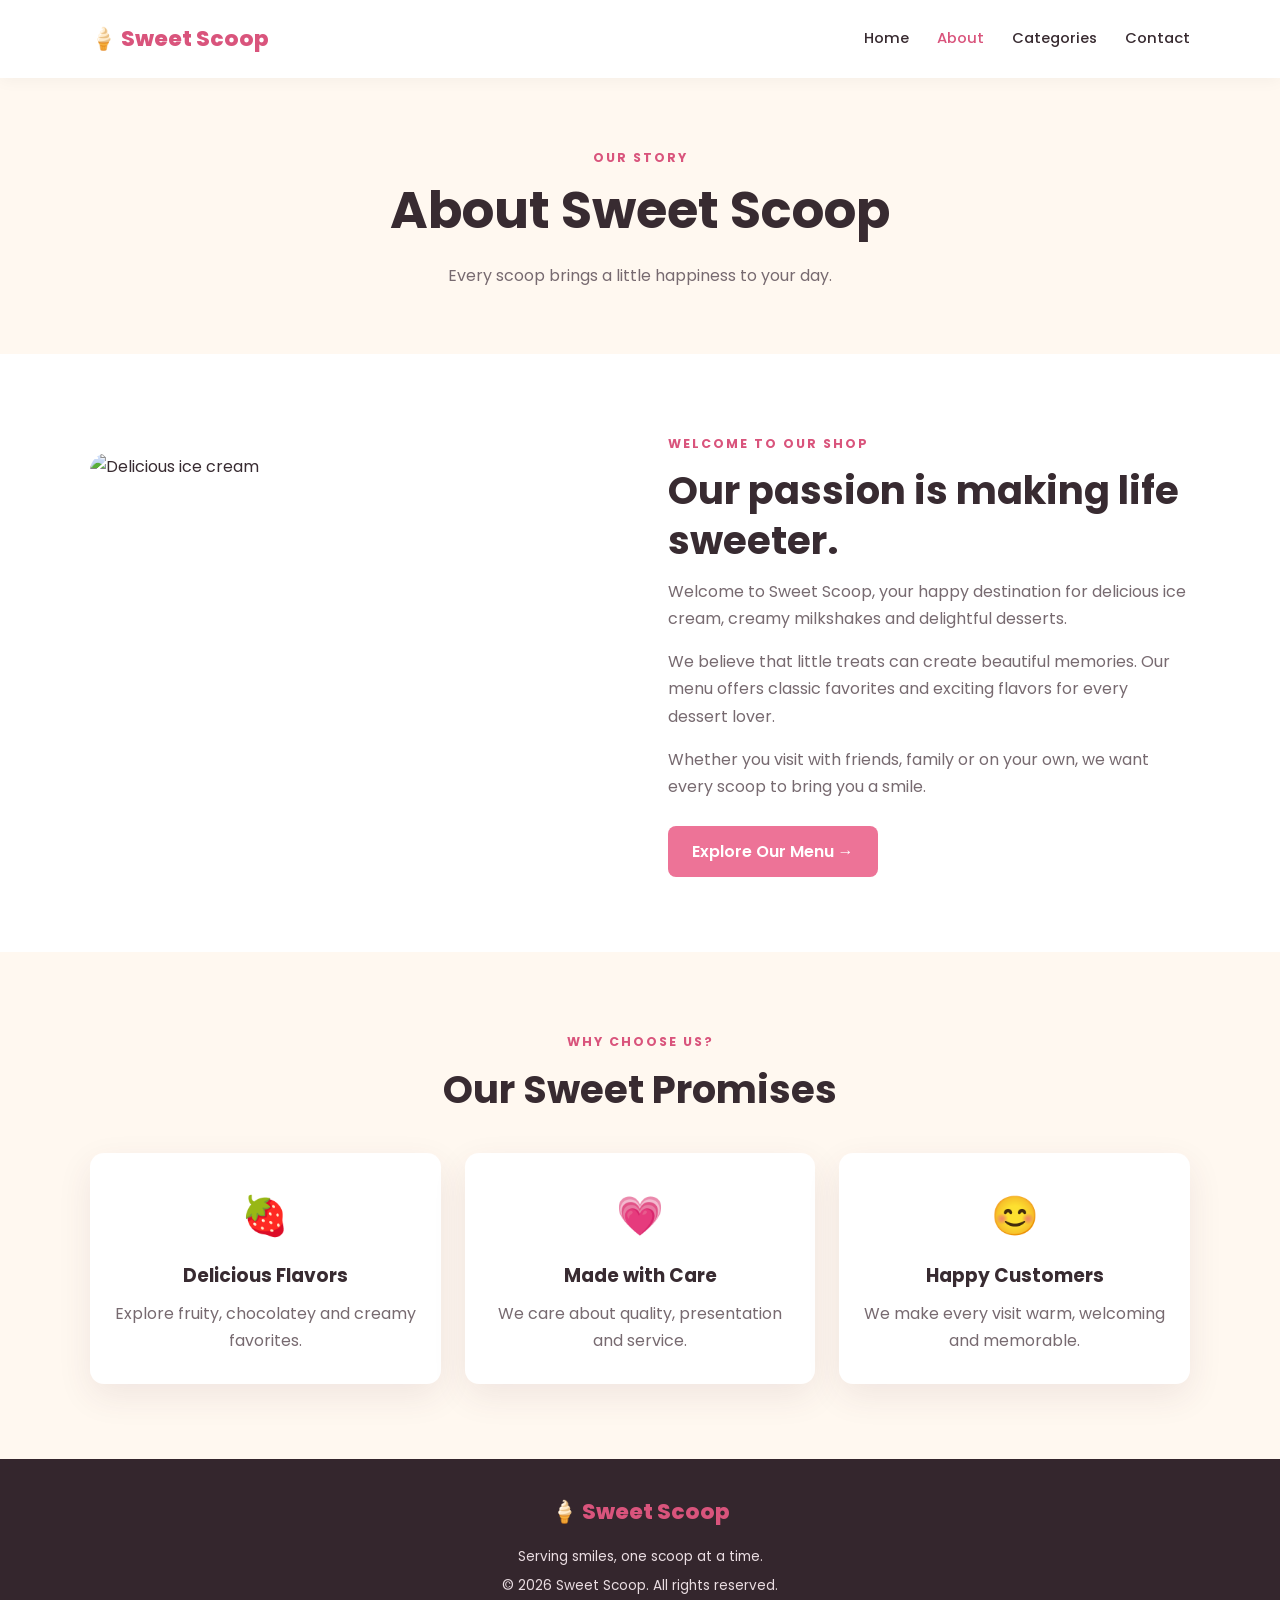
==== commit a72adc67: "added new files" ====
--- a/about.html
+++ b/about.html
@@ -2,268 +2,74 @@
 <!DOCTYPE html>
 <html lang="en">
 <head>
-    <meta charset="UTF-8">
-    <meta name="viewport" content="width=device-width, initial-scale=1.0">
+  <meta charset="UTF-8">
+  <meta name="viewport" content="width=device-width, initial-scale=1.0">
+  <title>About Us | Sweet Scoop</title>
+  <link rel="stylesheet" href="style.css">
+  <script src="script.js" defer></script>
+</head>
+<body>
+  <header class="navbar">
+    <a class="logo" href="index.html">🍦 Sweet Scoop</a>
+    <button class="menu-toggle" aria-label="Toggle navigation" aria-expanded="false">☰</button>
+    <nav class="nav-links">
+      <a href="index.html">Home</a>
+      <a class="active" href="about.html">About</a>
+      <a href="categories.html">Categories</a>
+      <a href="contact.html">Contact</a>
+    </nav>
+  </header>
 
-    <title>About Us | Sweet Scoop Ice Cream</title>
+  <main>
+    <section class="page-banner">
+      <span class="eyebrow">OUR STORY</span>
+      <h1>About Sweet Scoop</h1>
+      <p>Every scoop brings a little happiness to your day.</p>
+    </section>
 
-    <meta name="description"
-          content="Discover the story behind Sweet Scoop, your favourite destination for delicious ice cream and sweet moments.">
+    <section class="about-section">
+      <div class="about-image">
+        <img src="https://images.unsplash.com/photo-1560008581-09826d1de69e?auto=format&fit=crop&w=900&q=85" alt="Delicious ice cream">
+      </div>
+      <div class="about-content">
+        <span class="eyebrow">WELCOME TO OUR SHOP</span>
+        <h2>Our passion is making life sweeter.</h2>
+        <p>Welcome to Sweet Scoop, your happy destination for delicious ice cream, creamy milkshakes and delightful desserts.</p>
+        <p>We believe that little treats can create beautiful memories. Our menu offers classic favorites and exciting flavors for every dessert lover.</p>
+        <p>Whether you visit with friends, family or on your own, we want every scoop to bring you a smile.</p>
+        <a class="btn" href="categories.html">Explore Our Menu →</a>
+      </div>
+    </section>
 
-    <link rel="stylesheet" href="style.css">
-    <link rel="preconnect" href="https://fonts.googleapis.com">
-    <link rel="preconnect" href="https://fonts.gstatic.com" crossorigin>
-    <link href="https://fonts.googleapis.com/css2?family=DM+Sans:wght@400;500;600;700&family=Playfair+Display:wght@500;600;700&display=swap" rel="stylesheet">
-</head>
+    <section class="section soft-bg">
+      <div class="section-heading">
+        <span class="eyebrow">WHY CHOOSE US?</span>
+        <h2>Our Sweet Promises</h2>
+      </div>
+      <div class="feature-grid">
+        <article class="feature-card">
+          <div class="feature-icon">🍓</div>
+          <h3>Delicious Flavors</h3>
+          <p>Explore fruity, chocolatey and creamy favorites.</p>
+        </article>
+        <article class="feature-card">
+          <div class="feature-icon">💗</div>
+          <h3>Made with Care</h3>
+          <p>We care about quality, presentation and service.</p>
+        </article>
+        <article class="feature-card">
+          <div class="feature-icon">😊</div>
+          <h3>Happy Customers</h3>
+          <p>We make every visit warm, welcoming and memorable.</p>
+        </article>
+      </div>
+    </section>
+  </main>
 
-<body>
-
-    <!-- Announcement Bar -->
-    <div class="announcement-bar">
-        Happiness is just one scoop away! 🍦
-    </div>
-
-    <!-- Header -->
-    <header class="site-header">
-        <div class="container nav-container">
-
-            <a href="index.html" class="logo">
-                🍦 Sweet Scoop
-            </a>
-
-            <nav class="main-nav" id="main-nav">
-                <a href="index.html">Home</a>
-                <a href="about.html" class="active">About</a>
-                <a href="categories.html">Flavours</a>
-                <a href="contact.html">Contact</a>
-            </nav>
-
-            <a href="categories.html" class="btn btn-primary header-btn">
-                Explore Flavours
-            </a>
-
-            <button class="menu-toggle"
-                    id="menu-toggle"
-                    aria-label="Toggle navigation"
-                    aria-expanded="false">
-                ☰
-            </button>
-
-        </div>
-    </header>
-
-    <main>
-
-        <!-- About Banner -->
-        <section class="page-banner">
-            <div class="container">
-                <p class="eyebrow">OUR STORY</p>
-                <h1>A Little Scoop of Happiness</h1>
-                <p>
-                    Every flavour has a story, and every scoop brings
-                    a little more joy into your day.
-                </p>
-            </div>
-        </section>
-
-        <!-- Our Story -->
-        <section class="about-intro section-padding">
-            <div class="container about-grid">
-
-                <div class="about-image">
-                    <img
-                        src="https://images.unsplash.com/photo-1560008581-09826d1de69e?auto=format&fit=crop&w=900&q=85"
-                        alt="Delicious ice cream cones"
-                        loading="lazy">
-                </div>
-
-                <div class="about-content">
-                    <p class="eyebrow">WELCOME TO SWEET SCOOP</p>
-
-                    <h2>Made with Love, Served with a Smile</h2>
-
-                    <p>
-                        At Sweet Scoop, we believe that ice cream is more
-                        than a dessert. It is a reason to celebrate,
-                        share a smile, and create beautiful memories.
-                    </p>
-
-                    <p>
-                        Our dream is to make every visit special with
-                        delightful flavours, a welcoming atmosphere,
-                        and sweet treats for every occasion.
-                    </p>
-
-                    <p>
-                        From timeless vanilla to rich chocolate and
-                        refreshing fruit flavours, there is always
-                        something delicious waiting for you.
-                    </p>
-
-                    <a href="categories.html" class="btn btn-primary">
-                        Discover Our Flavours
-                    </a>
-                </div>
-
-            </div>
-        </section>
-
-        <!-- Mission and Vision -->
-        <section class="values-section section-padding">
-            <div class="container">
-
-                <div class="section-heading">
-                    <p class="eyebrow">WHAT MAKES US SPECIAL</p>
-                    <h2>Our Mission & Vision</h2>
-                    <p>
-                        Sweet moments begin with a simple scoop.
-                    </p>
-                </div>
-
-                <div class="values-grid">
-
-                    <article class="value-card">
-                        <div class="value-icon">💗</div>
-                        <h3>Our Mission</h3>
-                        <p>
-                            To bring happiness to every customer through
-                            delicious ice cream, friendly service,
-                            and memorable experiences.
-                        </p>
-                    </article>
-
-                    <article class="value-card">
-                        <div class="value-icon">🌈</div>
-                        <h3>Our Vision</h3>
-                        <p>
-                            To become a favourite destination for ice cream
-                            lovers by making every flavour a celebration
-                            of joy and togetherness.
-                        </p>
-                    </article>
-
-                    <article class="value-card">
-                        <div class="value-icon">🍓</div>
-                        <h3>Our Promise</h3>
-                        <p>
-                            To offer a delightful variety of flavours,
-                            a welcoming experience, and sweet memories
-                            with every visit.
-                        </p>
-                    </article>
-
-                </div>
-            </div>
-        </section>
-
-        <!-- Why Choose Us -->
-        <section class="why-choose section-padding">
-            <div class="container">
-
-                <div class="section-heading">
-                    <p class="eyebrow">WHY SWEET SCOOP?</p>
-                    <h2>There's More to Love</h2>
-                </div>
-
-                <div class="features-grid">
-
-                    <article class="feature-card">
-                        <div class="feature-icon">🍨</div>
-                        <h3>Delicious Variety</h3>
-                        <p>
-                            Explore classic favourites, fruity delights,
-                            and chocolate-inspired creations.
-                        </p>
-                    </article>
-
-                    <article class="feature-card">
-                        <div class="feature-icon">✨</div>
-                        <h3>Made for Happy Moments</h3>
-                        <p>
-                            The perfect sweet treat for family time,
-                            celebrations, and everyday smiles.
-                        </p>
-                    </article>
-
-                    <article class="feature-card">
-                        <div class="feature-icon">😊</div>
-                        <h3>Friendly Experience</h3>
-                        <p>
-                            We want every visit to feel welcoming,
-                            enjoyable, and full of sweetness.
-                        </p>
-                    </article>
-
-                </div>
-            </div>
-        </section>
-
-        <!-- Call to Action -->
-        <section class="about-cta section-padding">
-            <div class="container">
-                <p class="eyebrow">YOUR NEXT FAVOURITE FLAVOUR AWAITS</p>
-
-                <h2>Life Is Better with Ice Cream!</h2>
-
-                <p>
-                    Find your favourite flavour and make today a little sweeter.
-                </p>
-
-                <a href="categories.html" class="btn btn-primary">
-                    View All Flavours
-                </a>
-            </div>
-        </section>
-
-    </main>
-
-    <!-- Footer -->
-    <footer class="site-footer">
-        <div class="container footer-grid">
-
-            <div class="footer-brand">
-                <a href="index.html" class="logo">🍦 Sweet Scoop</a>
-
-                <p>
-                    Spreading happiness, one delicious scoop at a time.
-                    Come for the flavours, stay for the smiles!
-                </p>
-            </div>
-
-            <div class="footer-column">
-                <h3>Quick Links</h3>
-                <a href="index.html">Home</a>
-                <a href="about.html">About Us</a>
-                <a href="categories.html">Our Flavours</a>
-                <a href="contact.html">Contact</a>
-            </div>
-
-            <div class="footer-column">
-                <h3>Popular Flavours</h3>
-                <a href="categories.html">Chocolate</a>
-                <a href="categories.html">Vanilla</a>
-                <a href="categories.html">Strawberry</a>
-                <a href="categories.html">Mango</a>
-            </div>
-
-            <div class="footer-column">
-                <h3>Get in Touch</h3>
-                <p>📧 hello@sweetscoop.example</p>
-                <p>📍 Your City, India</p>
-                <p>🕒 Daily: 10 AM – 10 PM</p>
-            </div>
-
-        </div>
-
-        <div class="footer-bottom">
-            <p>
-                &copy; <span id="current-year"></span> Sweet Scoop.
-                All rights reserved.
-            </p>
-        </div>
-    </footer>
-
-    <script src="script.js"></script>
-
+  <footer class="footer">
+    <a class="logo" href="index.html">🍦 Sweet Scoop</a>
+    <p>Serving smiles, one scoop at a time.</p>
+    <p>© <span class="year"></span> Sweet Scoop. All rights reserved.</p>
+  </footer>
 </body>
 </html>
--- a/style.css
+++ b/style.css
@@ -1,20 +1,14 @@
 
-/* ========================================
-   SWEET SCOOP - ICE CREAM WEBSITE
-   Main stylesheet
-======================================== */
+@import url('https://fonts.googleapis.com/css2?family=Poppins:wght@400;500;600;700;800&display=swap');
 
 :root {
-  --pink: #e66b91;
-  --pink-dark: #c34e76;
-  --pink-light: #fff0f3;
-  --cream: #fffaf4;
-  --yellow: #fff0b8;
-  --purple: #eee5ff;
-  --dark: #422530;
-  --text: #806570;
+  --pink: #ed7397;
+  --dark-pink: #d9547c;
+  --cream: #fff8f0;
+  --dark: #382b31;
+  --muted: #776a70;
   --white: #ffffff;
-  --shadow: 0 15px 40px rgba(91, 45, 61, 0.09);
+  --shadow: 0 12px 35px rgba(90, 43, 62, 0.09);
 }
 
 * {
@@ -23,1037 +17,298 @@
   box-sizing: border-box;
 }
 
-html {
-  scroll-behavior: smooth;
-}
+html { scroll-behavior: smooth; }
 
 body {
-  font-family: "DM Sans", sans-serif;
+  font-family: 'Poppins', sans-serif;
   color: var(--dark);
   background: var(--white);
-  line-height: 1.6;
-}
-
-img {
-  display: block;
-  width: 100%;
-  max-width: 100%;
-  object-fit: cover;
-}
-
-a {
-  color: inherit;
-}
-
-button,
-input {
-  font: inherit;
-}
-
-button,
-a {
-  -webkit-tap-highlight-color: transparent;
-}
-
-button:focus-visible,
-a:focus-visible,
-input:focus-visible {
-  outline: 3px solid var(--pink);
-  outline-offset: 4px;
-}
-
-.section-wrap {
-  width: min(1160px, 88%);
-  margin-inline: auto;
-}
-
-/* Announcement */
-
-.announcement {
-  padding: 10px 15px;
-  text-align: center;
-  color: var(--white);
-  background: var(--pink-dark);
-  font-size: 13px;
-  letter-spacing: 0.4px;
-}
-
-/* Header and Navigation */
-
-.site-header {
-  min-height: 85px;
-  padding: 15px 6%;
+  line-height: 1.7;
+}
+
+a { color: inherit; text-decoration: none; }
+button, input, textarea { font: inherit; }
+button { cursor: pointer; }
+img { display: block; max-width: 100%; }
+p { color: var(--muted); }
+
+.navbar {
+  min-height: 78px;
+  padding: 16px 7%;
   display: flex;
+  justify-content: space-between;
   align-items: center;
-  justify-content: space-between;
-  gap: 25px;
-  background: var(--white);
+  gap: 24px;
+  background: white;
   position: sticky;
   top: 0;
-  z-index: 100;
-  box-shadow: 0 3px 15px rgba(50, 20, 30, 0.04);
+  z-index: 10;
+  box-shadow: 0 3px 15px rgba(0,0,0,.04);
 }
 
 .logo {
-  display: inline-flex;
-  align-items: center;
-  gap: 5px;
-  text-decoration: none;
-  font-family: "Playfair Display", serif;
-  font-size: 28px;
+  font-size: 1.35rem;
   font-weight: 800;
+  color: var(--dark-pink);
   white-space: nowrap;
 }
 
-.logo-mark {
-  color: var(--pink);
-}
-
-.logo span:last-child {
-  color: var(--pink);
-}
-
-.nav-links {
-  display: flex;
-  align-items: center;
-  gap: 27px;
-}
-
-.nav-links > a {
-  text-decoration: none;
-  font-size: 14px;
-  font-weight: 600;
-  transition: color 0.25s ease;
-}
-
-.nav-links > a:hover,
-.nav-links > a.active {
-  color: var(--pink-dark);
-}
-
-.nav-links .nav-cta {
-  background: var(--pink);
-  color: var(--white);
-  padding: 12px 18px;
-  border-radius: 30px;
-}
-
-.nav-links .nav-cta:hover {
-  background: var(--pink-dark);
-  color: var(--white);
-}
+.nav-links { display: flex; align-items: center; gap: 28px; }
+.nav-links a { font-size: .92rem; font-weight: 500; }
+.nav-links a:hover, .nav-links a.active { color: var(--dark-pink); }
 
 .menu-toggle {
   display: none;
   border: 0;
   background: transparent;
+  font-size: 1.7rem;
   color: var(--dark);
-  font-size: 27px;
-  cursor: pointer;
-}
-
-/* Buttons */
-
-.button {
-  display: inline-flex;
+}
+
+.hero {
+  display: grid;
+  grid-template-columns: 1fr 1fr;
+  gap: 50px;
   align-items: center;
-  justify-content: center;
-  gap: 10px;
-  padding: 14px 22px;
+  padding: 75px 7%;
+  background: var(--cream);
+}
+
+.hero-content { max-width: 560px; }
+.eyebrow {
+  display: inline-block;
+  color: var(--dark-pink);
+  font-weight: 700;
+  font-size: .78rem;
+  letter-spacing: 2px;
+  margin-bottom: 12px;
+}
+
+.hero h1, .page-banner h1 {
+  font-size: clamp(2.3rem, 5vw, 4.1rem);
+  line-height: 1.2;
+  margin-bottom: 20px;
+}
+
+.hero h1 span { color: var(--dark-pink); }
+.hero-content p { margin-bottom: 28px; max-width: 490px; }
+
+.hero-image img {
+  width: 100%;
+  height: 390px;
+  object-fit: cover;
+  border-radius: 45% 45% 18px 18px;
+  box-shadow: var(--shadow);
+}
+
+.btn {
+  display: inline-block;
+  padding: 12px 24px;
+  background: var(--pink);
+  color: white;
   border: 0;
-  border-radius: 35px;
-  text-decoration: none;
-  font-size: 14px;
-  font-weight: 700;
-  cursor: pointer;
-  transition: transform 0.25s ease, background 0.25s ease;
-}
-
-.button:hover {
-  transform: translateY(-3px);
-}
-
-.button-primary {
-  background: var(--pink);
-  color: var(--white);
-}
-
-.button-primary:hover {
-  background: var(--pink-dark);
-}
-
-.button-dark {
-  background: var(--dark);
-  color: var(--white);
-}
-
-.button-dark:hover {
-  background: var(--pink-dark);
-}
-
-/* Hero Section */
-
-.hero {
-  display: grid;
-  grid-template-columns: 1fr 1fr;
-  align-items: center;
-  gap: 55px;
-  padding-top: 80px;
-  padding-bottom: 80px;
-}
-
-.eyebrow {
-  color: var(--pink-dark);
-  font-size: 11px;
-  font-weight: 800;
-  letter-spacing: 2px;
-  margin-bottom: 18px;
-}
-
-.hero h1,
-.story-copy h2 {
-  font-family: "Playfair Display", serif;
-  font-size: clamp(42px, 5vw, 68px);
-  line-height: 1.12;
-  letter-spacing: -1.5px;
-}
-
-.hero h1 em,
-.story-copy h2 em,
-.section-heading h2 em {
-  color: var(--pink);
-  font-style: italic;
-}
-
-.hero-description {
-  color: var(--text);
-  max-width: 480px;
-  margin-top: 23px;
-  line-height: 1.9;
-  font-size: 15px;
-}
-
-.hero-actions {
-  display: flex;
-  align-items: center;
-  flex-wrap: wrap;
-  gap: 22px;
-  margin-top: 30px;
-}
-
-.text-link {
-  display: inline-flex;
-  align-items: center;
-  gap: 8px;
-  color: var(--dark);
-  text-decoration: none;
-  font-weight: 700;
-  font-size: 14px;
-}
-
-.text-link:hover {
-  color: var(--pink-dark);
-}
-
-.hero-note {
-  display: flex;
-  align-items: center;
-  gap: 15px;
-  margin-top: 40px;
-}
-
-.avatar-stack {
-  display: flex;
-}
-
-.avatar-stack span {
-  width: 38px;
-  height: 38px;
-  display: grid;
-  place-items: center;
-  margin-left: -5px;
-  background: var(--pink-light);
-  border: 2px solid var(--white);
-  border-radius: 50%;
-  font-size: 18px;
-}
-
-.avatar-stack span:first-child {
-  margin-left: 0;
-}
-
-.hero-note strong,
-.hero-note small {
-  display: block;
-}
-
-.hero-note strong {
-  font-size: 13px;
-}
-
-.hero-note small {
-  color: var(--text);
-  font-size: 11px;
-  margin-top: 3px;
-}
-
-.hero-art {
-  min-height: 440px;
-  position: relative;
-  display: grid;
-  place-items: center;
-}
-
-.hero-image {
-  position: relative;
-  width: 88%;
-  height: 390px;
+  border-radius: 8px;
+  font-weight: 600;
+  transition: .25s;
+}
+
+.btn:hover { background: var(--dark-pink); transform: translateY(-2px); }
+.btn-light { background: #fff0f4; color: var(--dark-pink); }
+
+.section { padding: 75px 7%; }
+.section-heading { text-align: center; margin-bottom: 38px; }
+.section-heading h2, .about-content h2, .contact-details h2 {
+  font-size: clamp(1.8rem, 3vw, 2.5rem);
+  line-height: 1.3;
+  margin-bottom: 12px;
+}
+
+.product-grid {
+  display: grid;
+  grid-template-columns: repeat(3, minmax(0, 1fr));
+  gap: 25px;
+}
+
+.product-card {
   overflow: hidden;
-  border-radius: 48% 48% 45% 45%;
-  background: var(--pink-light);
-  z-index: 1;
-}
-
-.hero-image img {
-  height: 100%;
-  transition: transform 0.5s ease;
-}
-
-.hero-image:hover img {
-  transform: scale(1.05);
-}
-
-.hero-orbit {
-  position: absolute;
-  border: 1px solid #f2c9d5;
-  border-radius: 50%;
-}
-
-.orbit-one {
-  width: 100%;
-  height: 92%;
-  transform: rotate(-20deg);
-}
-
-.orbit-two {
-  width: 90%;
-  height: 100%;
-  transform: rotate(20deg);
-}
-
-.floating-tag {
-  position: absolute;
-  z-index: 2;
-  background: var(--white);
+  border-radius: 14px;
+  background: white;
   box-shadow: var(--shadow);
-  border-radius: 30px;
-  padding: 12px 18px;
-  font-size: 12px;
-  font-weight: 700;
-}
-
-.tag-top {
-  top: 35px;
-  right: 0;
-}
-
-.tag-bottom {
-  bottom: 35px;
-  left: 0;
-}
-
-.tag-bottom span {
-  color: var(--pink);
-}
-
-.decor {
-  position: absolute;
-  color: var(--pink);
-  font-size: 30px;
-}
-
-.decor-star {
-  top: 12px;
-  left: 15px;
-}
-
-.decor-dot {
-  right: 10px;
-  bottom: 10px;
-}
-
-/* Benefits */
-
-.benefits {
-  background: var(--cream);
-  padding: 32px 8%;
-  display: grid;
-  grid-template-columns: repeat(3, 1fr);
-  gap: 25px;
-}
-
-.benefit {
-  display: flex;
-  justify-content: center;
-  align-items: center;
-  gap: 15px;
-}
-
-.benefit-icon {
-  width: 48px;
-  height: 48px;
-  flex-shrink: 0;
-  display: grid;
-  place-items: center;
-  border-radius: 50%;
-  background: var(--white);
-  font-size: 22px;
-}
-
-.benefit strong,
-.benefit small {
-  display: block;
-}
-
-.benefit strong {
-  font-size: 13px;
-}
-
-.benefit small {
-  color: var(--text);
-  font-size: 11px;
-  margin-top: 4px;
-}
-
-/* Featured Products */
-
-.featured-section {
-  padding-top: 90px;
-  padding-bottom: 90px;
-}
-
-.section-heading {
-  display: flex;
-  align-items: end;
-  justify-content: space-between;
-  gap: 25px;
-  margin-bottom: 35px;
-}
-
-.section-heading .eyebrow {
-  margin-bottom: 10px;
-}
-
-.section-heading h2,
-.newsletter h2 {
-  font-family: "Playfair Display", serif;
-  font-size: clamp(30px, 4vw, 43px);
-  line-height: 1.2;
-}
-
-.product-grid {
-  display: grid;
-  grid-template-columns: repeat(3, minmax(0, 1fr));
-  gap: 28px;
-}
-
-.product-card {
-  min-width: 0;
-  overflow: hidden;
-  border-radius: 18px;
-  background: var(--white);
-  box-shadow: 0 8px 30px rgba(91, 45, 61, 0.07);
-  transition: transform 0.3s ease, box-shadow 0.3s ease;
-}
-
-.product-card:hover {
-  transform: translateY(-7px);
-  box-shadow: var(--shadow);
-}
-
-.product-image {
-  height: 265px;
-  position: relative;
-  overflow: hidden;
-}
-
-.pink-bg {
-  background: #ffe4ec;
-}
-
-.yellow-bg {
-  background: #fff0b8;
-}
-
-.purple-bg {
-  background: #eee5ff;
-}
-
-.product-image img {
-  width: 100%;
-  height: 100%;
-  object-fit: cover;
-  transition: transform 0.5s ease;
-}
-
-.product-card:hover .product-image img {
-  transform: scale(1.06);
-}
-
-.product-badge {
-  position: absolute;
-  top: 15px;
-  left: 15px;
-  z-index: 2;
-  padding: 7px 11px;
-  border-radius: 20px;
-  background: var(--white);
-  color: var(--pink-dark);
-  font-size: 9px;
-  font-weight: 800;
-  letter-spacing: 0.7px;
-}
-
-.product-info {
-  display: flex;
-  justify-content: space-between;
-  align-items: center;
-  gap: 10px;
-  padding: 22px;
-}
-
-.product-info h3 {
-  font-family: "Playfair Display", serif;
-  font-size: 19px;
-}
-
-.product-info p {
-  margin-top: 5px;
-  color: var(--text);
-  font-size: 11px;
-}
-
-.product-info > strong {
-  color: var(--pink-dark);
-  font-size: 17px;
-  white-space: nowrap;
-}
-
-/* Story Section */
-
-.story-strip {
-  display: grid;
-  grid-template-columns: 1fr 1fr;
-  background: var(--cream);
-}
-
-.story-image {
-  min-height: 440px;
-  overflow: hidden;
-}
-
-.story-image img {
-  width: 100%;
-  height: 100%;
-  min-height: 440px;
-  object-fit: cover;
-}
-
-.story-copy {
-  display: flex;
-  flex-direction: column;
-  align-items: flex-start;
-  justify-content: center;
-  padding: 65px 10%;
-}
-
-.story-copy h2 {
-  font-size: clamp(35px, 4vw, 50px);
-}
-
-.story-copy > p:not(.eyebrow) {
-  color: var(--text);
-  line-height: 1.9;
-  margin: 22px 0 28px;
-  font-size: 14px;
-  max-width: 460px;
-}
-
-/* Quote */
-
-.quote-section {
-  padding: 80px 7%;
-  text-align: center;
-  background: var(--pink-light);
-}
-
-.quote-mark {
-  display: block;
-  color: var(--pink);
-  font-family: "Playfair Display", serif;
-  font-size: 65px;
-  line-height: 1;
-}
-
-.quote-section > p {
-  font-family: "Playfair Display", serif;
-  font-size: clamp(23px, 4vw, 37px);
-  font-style: italic;
-  margin: 15px 0 22px;
-}
-
-.quote-caption {
-  color: var(--pink-dark);
-  font-size: 10px;
-  font-weight: 800;
-  letter-spacing: 2px;
-}
-
-/* Newsletter */
-
-.newsletter {
-  display: grid;
-  grid-template-columns: 1fr 1fr;
-  align-items: center;
-  gap: 40px;
-  padding-top: 75px;
-  padding-bottom: 75px;
-}
-
-.newsletter .eyebrow {
-  margin-bottom: 10px;
-}
-
-.newsletter > div > p:last-child {
-  margin-top: 12px;
-  color: var(--text);
-  font-size: 14px;
-}
-
-.newsletter-form {
-  display: grid;
-  grid-template-columns: 1fr auto;
-  gap: 12px;
-  align-items: start;
-}
-
-.newsletter-form input {
-  min-width: 0;
-  width: 100%;
-  height: 49px;
-  padding: 0 16px;
-  border: 1px solid #eed5de;
-  border-radius: 30px;
-  background: var(--white);
-  color: var(--dark);
-}
-
-.newsletter-form input:focus {
-  border-color: var(--pink);
-  outline: 2px solid #f9d4e0;
-}
-
-.newsletter-form .button {
-  min-height: 49px;
-  padding: 12px 18px;
-}
-
-.form-message {
-  grid-column: 1 / -1;
-  color: var(--pink-dark);
-  font-size: 13px;
-}
-
-.sr-only {
-  position: absolute;
-  width: 1px;
-  height: 1px;
-  padding: 0;
-  margin: -1px;
-  overflow: hidden;
-  clip: rect(0, 0, 0, 0);
-  white-space: nowrap;
-  border: 0;
-}
-
-/* ========================================
-   PROFESSIONAL FOOTER
-======================================== */
-
-.site-footer {
-  background: var(--pink-light);
-  color: var(--dark);
-  padding: 60px 8% 0;
-  margin-top: 30px;
-  border-top: 1px solid #f4d6df;
-}
-
-.footer-top {
-  display: grid;
-  grid-template-columns: 1.5fr 1fr 1fr 1.2fr;
-  gap: 40px;
-  padding-bottom: 45px;
-}
-
-.footer-brand .logo {
-  display: inline-block;
-  color: var(--dark);
-  font-family: "Playfair Display", serif;
-  font-size: 27px;
-  font-weight: 800;
-  text-decoration: none;
-}
-
-.footer-brand > p,
-.footer-contact > p {
-  color: var(--text);
-  font-size: 14px;
-  line-height: 1.9;
-  margin: 18px 0;
-}
-
-.footer-column h3 {
-  color: var(--dark);
-  font-family: "Playfair Display", serif;
-  font-size: 19px;
-  margin: 5px 0 22px;
-}
-
-.footer-column ul {
-  list-style: none;
-  padding: 0;
-  margin: 0;
-}
-
-.footer-column li {
-  margin-bottom: 14px;
-}
-
-.footer-column a,
-.footer-bottom a {
-  color: var(--text);
-  text-decoration: none;
-  font-size: 14px;
-  transition: color 0.3s ease;
-}
-
-.footer-column a:hover,
-.footer-bottom a:hover {
-  color: var(--pink-dark);
-}
-
-.social-links {
-  display: flex;
-  gap: 12px;
-  margin-top: 22px;
-}
-
-.social-links a {
-  display: flex;
-  align-items: center;
-  justify-content: center;
-  width: 38px;
-  height: 38px;
-  border: 1px solid #efb9ca;
-  border-radius: 50%;
-  color: var(--pink-dark);
-  text-decoration: none;
-  font-weight: 700;
-  transition: all 0.3s ease;
-}
-
-.social-links a:hover {
-  background: var(--pink);
-  color: var(--white);
-  transform: translateY(-3px);
-}
-
-.footer-contact > a {
-  display: inline-block;
-  margin-top: 4px;
-  color: var(--pink-dark);
-  text-decoration: none;
-  font-size: 14px;
-  font-weight: 700;
-}
-
-.footer-contact .footer-highlight {
-  color: var(--pink-dark);
-  font-weight: 700;
-  margin-top: 25px;
-}
-
-.footer-bottom {
-  border-top: 1px solid #efcfda;
-  min-height: 75px;
+  transition: transform .25s;
+}
+
+.product-card:hover { transform: translateY(-5px); }
+.product-card img { width: 100%; height: 220px; object-fit: cover; }
+.product-info { padding: 20px; }
+.product-info h3 { font-size: 1.08rem; margin-bottom: 5px; }
+.product-info p { font-size: .9rem; margin-bottom: 15px; }
+
+.product-bottom {
   display: flex;
   align-items: center;
   justify-content: space-between;
-  gap: 20px;
+  gap: 12px;
+}
+
+.product-bottom strong { color: var(--dark-pink); font-size: 1.15rem; }
+.add-btn {
+  border: 0;
+  border-radius: 7px;
+  padding: 8px 15px;
+  background: #fff0f4;
+  color: var(--dark-pink);
+  font-weight: 700;
+}
+.add-btn:hover { background: var(--pink); color: white; }
+.center { text-align: center; margin-top: 35px; }
+
+.promo {
+  margin: 0 7% 75px;
+  padding: 55px;
+  border-radius: 20px;
+  background: #fff0f4;
+  text-align: center;
+}
+.promo h2 { font-size: clamp(1.8rem, 4vw, 2.6rem); margin-bottom: 12px; }
+.promo p { margin-bottom: 24px; }
+
+.page-banner {
+  text-align: center;
+  padding: 65px 7%;
+  background: var(--cream);
+}
+.page-banner h1 { font-size: clamp(2.1rem, 4vw, 3.2rem); }
+.page-banner p { max-width: 650px; margin: auto; }
+
+.about-section {
+  display: grid;
+  grid-template-columns: 1fr 1fr;
+  gap: 55px;
+  align-items: center;
+  padding: 75px 7%;
+}
+.about-image img { width: 100%; height: 400px; object-fit: cover; border-radius: 18px; }
+.about-content p { margin-bottom: 16px; }
+.about-content .btn { margin-top: 10px; }
+
+.soft-bg { background: var(--cream); }
+.feature-grid {
+  display: grid;
+  grid-template-columns: repeat(3, minmax(0, 1fr));
+  gap: 24px;
+}
+.feature-card {
+  background: white;
+  padding: 30px 22px;
+  border-radius: 14px;
+  text-align: center;
+  box-shadow: var(--shadow);
+}
+.feature-icon { font-size: 2.4rem; margin-bottom: 12px; }
+.feature-card h3 { margin-bottom: 8px; }
+
+.filter-buttons {
+  display: flex;
+  justify-content: center;
   flex-wrap: wrap;
-  color: var(--text);
-  font-size: 13px;
-  padding: 20px 0;
-}
-
-.footer-bottom-links {
-  display: flex;
-  flex-wrap: wrap;
-  gap: 24px;
-}
-
-/* Tablet Responsive */
-
-@media (max-width: 1000px) {
-  .site-header {
-    padding-inline: 5%;
-  }
-
-  .nav-links {
-    gap: 17px;
-  }
-
-  .footer-top {
-    grid-template-columns: repeat(2, minmax(0, 1fr));
-    gap: 35px;
-  }
-
-  .hero {
-    gap: 30px;
-  }
-
-  .hero-art {
-    min-height: 360px;
-  }
-
-  .hero-image {
-    height: 330px;
-  }
-
-  .product-image {
-    height: 220px;
-  }
-}
-
-/* Mobile Navigation */
-
-@media (max-width: 760px) {
-  .site-header {
-    min-height: 75px;
-  }
-
-  .menu-toggle {
-    display: block;
-  }
-
+  gap: 12px;
+  margin-bottom: 35px;
+}
+.filter-btn {
+  padding: 10px 19px;
+  border: 1px solid #f1c5d2;
+  border-radius: 25px;
+  background: white;
+  color: var(--dark);
+}
+.filter-btn:hover, .filter-btn.selected {
+  background: var(--pink);
+  color: white;
+  border-color: var(--pink);
+}
+.product-card.hidden { display: none; }
+
+.cart-panel {
+  margin: 45px auto 0;
+  max-width: 650px;
+  padding: 28px;
+  border-radius: 14px;
+  background: var(--cream);
+}
+.cart-panel h2 { margin-bottom: 15px; }
+#cart-items { padding-left: 22px; margin-bottom: 15px; }
+#cart-items li { margin: 8px 0; }
+.cart-total { margin-bottom: 18px; font-size: 1.1rem; }
+.cart-total strong { color: var(--dark-pink); }
+.small-note { font-size: .78rem; margin-top: 12px; }
+
+.contact-section {
+  display: grid;
+  grid-template-columns: 1fr 1.1fr;
+  gap: 55px;
+  padding: 75px 7%;
+  align-items: start;
+}
+.contact-details > p { margin-bottom: 28px; }
+.contact-item { display: flex; gap: 16px; margin: 24px 0; }
+.contact-item > span { font-size: 1.7rem; }
+.contact-item h3 { font-size: 1rem; }
+.contact-form {
+  padding: 32px;
+  border-radius: 16px;
+  box-shadow: var(--shadow);
+  background: white;
+}
+.contact-form h2 { margin-bottom: 20px; }
+.contact-form label { display: block; margin: 14px 0 6px; font-weight: 600; font-size: .9rem; }
+.contact-form input, .contact-form textarea {
+  width: 100%;
+  padding: 12px 14px;
+  border: 1px solid #e6dce0;
+  border-radius: 8px;
+  background: #fffdfd;
+  outline: none;
+}
+.contact-form input:focus, .contact-form textarea:focus { border-color: var(--pink); }
+.contact-form textarea { resize: vertical; }
+.contact-form .btn { margin-top: 18px; }
+#form-message { margin-top: 12px; font-size: .9rem; }
+
+.footer {
+  text-align: center;
+  padding: 35px 7%;
+  background: #34262d;
+  color: white;
+}
+.footer .logo { display: inline-block; margin-bottom: 8px; }
+.footer p { color: #eadde2; font-size: .85rem; margin-top: 6px; }
+
+@media (max-width: 800px) {
+  .navbar { flex-wrap: wrap; }
+  .menu-toggle { display: block; }
   .nav-links {
     display: none;
-    position: absolute;
-    top: 100%;
-    left: 0;
-    right: 0;
-    padding: 22px 6%;
-    background: var(--white);
-    box-shadow: 0 12px 20px rgba(50, 20, 30, 0.08);
     flex-direction: column;
-    align-items: stretch;
-    gap: 0;
+    align-items: flex-start;
+    gap: 15px;
+    width: 100%;
+    padding: 12px 0;
   }
-
-  .nav-links.open {
-    display: flex;
-  }
-
-  .nav-links > a {
-    padding: 13px 8px;
-  }
-
-  .nav-links .nav-cta {
-    text-align: center;
-    margin-top: 10px;
-  }
-
-  .hero {
-    grid-template-columns: 1fr;
-    padding-top: 55px;
-    padding-bottom: 55px;
-  }
-
-  .hero-copy {
-    text-align: center;
-  }
-
-  .hero-description {
-    margin-inline: auto;
-  }
-
-  .hero-actions {
-    justify-content: center;
-  }
-
-  .hero-note {
-    justify-content: center;
-  }
-
-  .hero-art {
-    width: min(100%, 450px);
-    margin-inline: auto;
-  }
-
-  .benefits {
-    grid-template-columns: 1fr;
-    gap: 22px;
-    padding: 30px 8%;
-  }
-
-  .benefit {
-    justify-content: flex-start;
-    max-width: 300px;
-    width: 100%;
-    margin-inline: auto;
-  }
-
-  .featured-section {
-    padding-top: 60px;
-    padding-bottom: 60px;
-  }
-
-  .product-grid {
-    grid-template-columns: repeat(2, minmax(0, 1fr));
-    gap: 18px;
-  }
-
-  .product-image {
-    height: 220px;
-  }
-
-  .product-info {
-    padding: 15px;
-  }
-
-  .story-strip {
-    grid-template-columns: 1fr;
-  }
-
-  .story-image,
-  .story-image img {
-    min-height: 300px;
-    max-height: 380px;
-  }
-
-  .story-copy {
-    padding: 45px 7%;
-  }
-
-  .newsletter {
-    grid-template-columns: 1fr;
-    gap: 25px;
-    padding-top: 55px;
-    padding-bottom: 55px;
-  }
-}
-
-/* Small Mobile Screens */
+  .nav-links.open { display: flex; }
+  .hero, .about-section, .contact-section { grid-template-columns: 1fr; }
+  .hero { gap: 30px; padding-top: 50px; }
+  .hero-image img { height: 300px; }
+  .product-grid { grid-template-columns: repeat(2, minmax(0, 1fr)); }
+  .feature-grid { grid-template-columns: 1fr; }
+  .about-section, .contact-section { gap: 30px; }
+}
 
 @media (max-width: 520px) {
-  .section-wrap {
-    width: 90%;
-  }
-
-  .logo {
-    font-size: 24px;
-  }
-
-  .hero h1 {
-    font-size: 43px;
-  }
-
-  .hero-art {
-    min-height: 310px;
-  }
-
-  .hero-image {
-    height: 285px;
-    width: 85%;
-  }
-
-  .floating-tag {
-    padding: 9px 12px;
-    font-size: 10px;
-  }
-
-  .tag-top {
-    top: 20px;
-  }
-
-  .tag-bottom {
-    bottom: 20px;
-  }
-
-  .section-heading {
-    align-items: flex-start;
-    flex-direction: column;
-  }
-
-  .product-grid {
-    grid-template-columns: 1fr;
-    gap: 25px;
-  }
-
-  .product-image {
-    height: 280px;
-  }
-
-  .product-info {
-    padding: 20px;
-  }
-
-  .quote-section {
-    padding: 55px 6%;
-  }
-
-  .newsletter-form {
-    grid-template-columns: 1fr;
-  }
-
-  .newsletter-form .button {
-    width: 100%;
-  }
-
-  .site-footer {
-    padding: 40px 6% 0;
-    margin-top: 30px;
-  }
-
-  .footer-top {
-    grid-template-columns: 1fr;
-    gap: 28px;
-    padding-bottom: 30px;
-  }
-
-  .footer-column h3 {
-    margin-bottom: 15px;
-  }
-
-  .footer-bottom {
-    align-items: flex-start;
-    flex-direction: column;
-    gap: 15px;
-  }
-
-  .footer-bottom-links {
-    gap: 15px;
-  }
-}
-
-/* Reduced Motion Accessibility */
-
-@media (prefers-reduced-motion: reduce) {
-  *,
-  *::before,
-  *::after {
-    scroll-behavior: auto !important;
-    animation-duration: 0.01ms !important;
-    transition-duration: 0.01ms !important;
-  }
-}
+  .section { padding: 50px 5%; }
+  .hero, .about-section, .contact-section { padding: 45px 5%; }
+  .page-banner { padding: 45px 5%; }
+  .product-grid { grid-template-columns: 1fr; }
+  .product-card img { height: 240px; }
+  .promo { margin: 0 5% 50px; padding: 35px 20px; }
+  .contact-form { padding: 22px; }
+}
